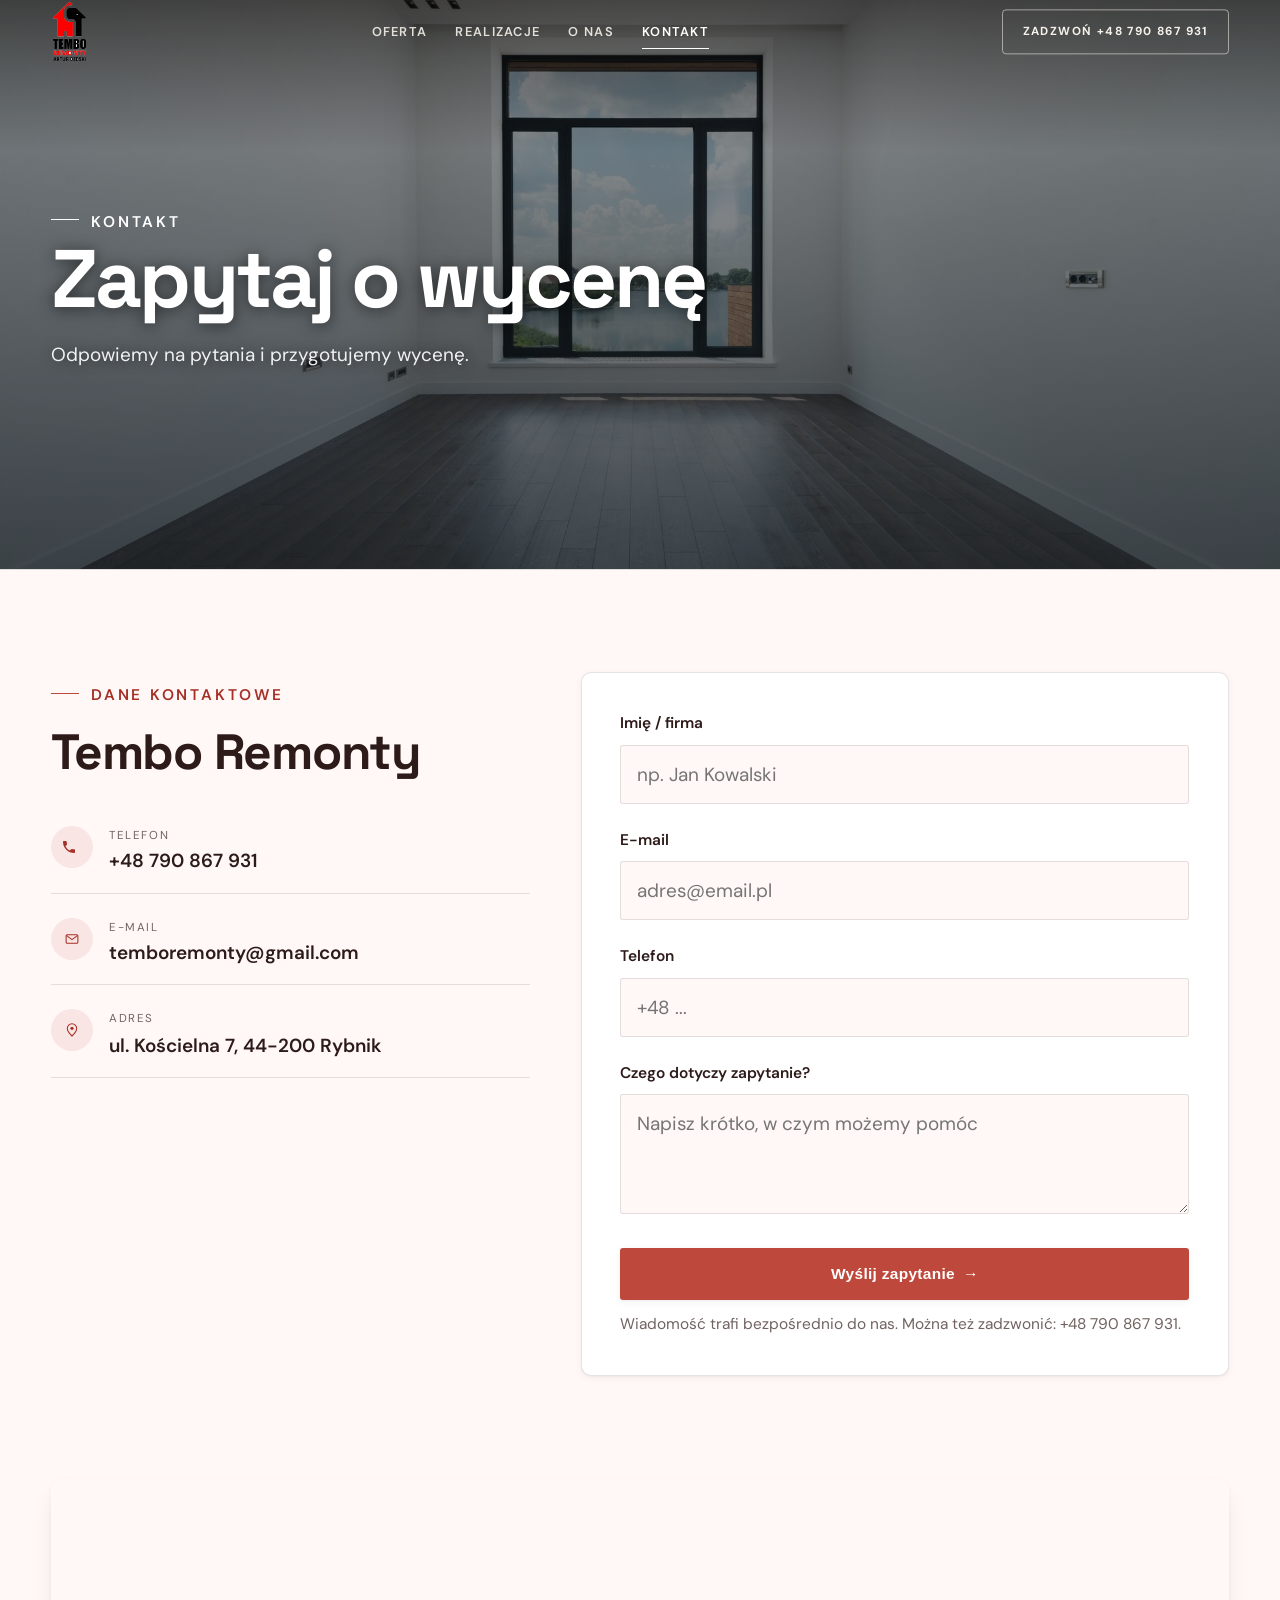
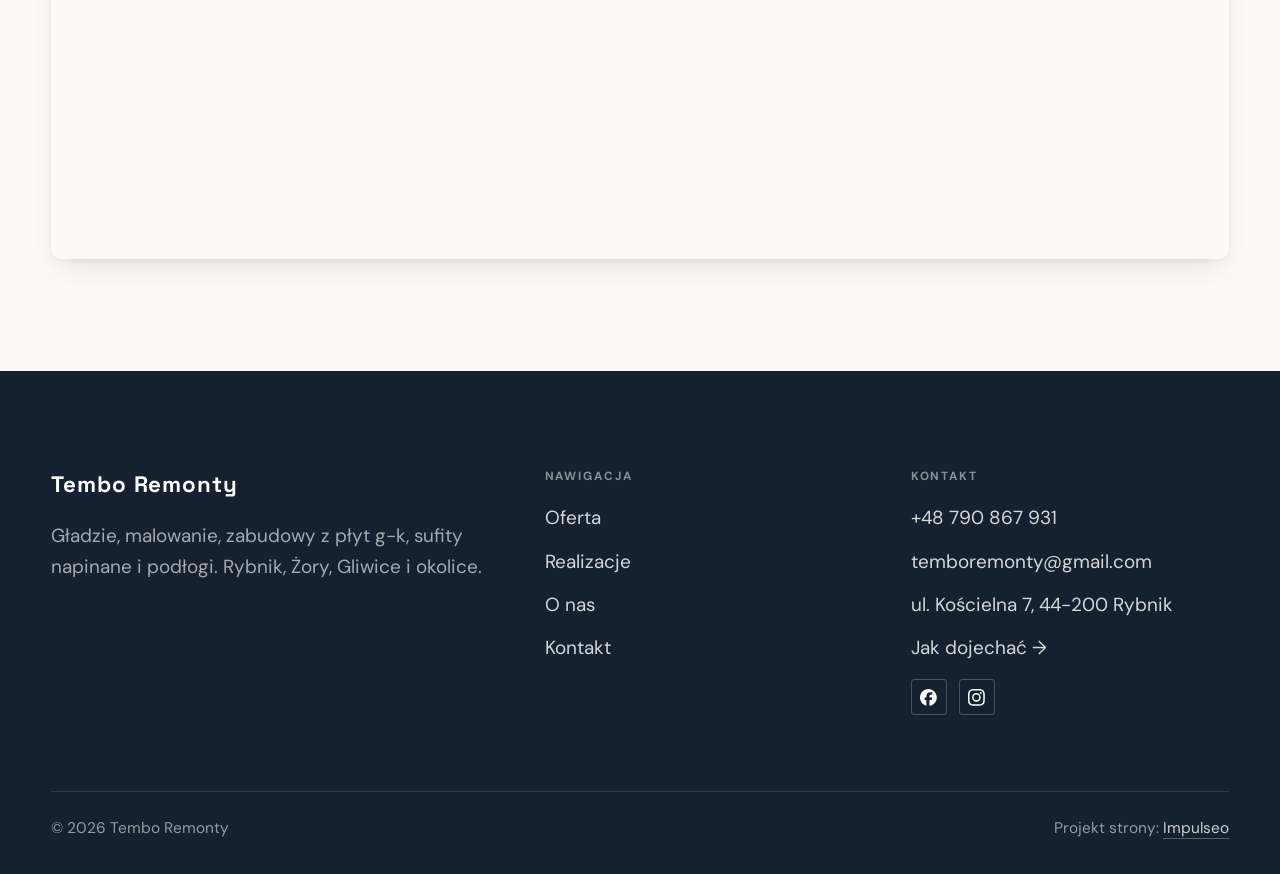
==== kontakt.html @ b296ce0f "Strona demo: tembo-remonty" ====
<!DOCTYPE html>
<html lang="pl">
<head>
<meta charset="UTF-8">
<meta name="viewport" content="width=device-width, initial-scale=1.0">
<title>Kontakt - Tembo Remonty</title>
<meta name="description" content="Kontakt Tembo Remonty - ul. Kościelna 7, 44-200 Rybnik">
<link rel="canonical" href="https://kris20032.github.io/tembo-remonty/kontakt.html">
<meta name="robots" content="noindex, nofollow">
<meta property="og:type" content="website">
<meta property="og:locale" content="pl_PL">
<meta property="og:site_name" content="Tembo Remonty">
<meta property="og:title" content="Kontakt - Tembo Remonty">
<meta property="og:description" content="Kontakt Tembo Remonty - ul. Kościelna 7, 44-200 Rybnik">
<meta property="og:url" content="https://kris20032.github.io/tembo-remonty/kontakt.html">
<meta property="og:image" content="https://kris20032.github.io/tembo-remonty/img/og.jpg">
<meta property="og:image:width" content="1200">
<meta property="og:image:height" content="630">
<meta name="twitter:card" content="summary_large_image">
<link rel="preconnect" href="https://fonts.googleapis.com">
<link rel="preconnect" href="https://fonts.gstatic.com" crossorigin>
<link href="https://fonts.googleapis.com/css2?family=Space+Grotesk:wght@500;600;700&family=DM+Sans:opsz,wght@9..40,400;9..40,500;9..40,600&display=swap" rel="stylesheet">
<link rel="stylesheet" href="assets/styles.css?v=8070bbf5">
</head>
<body>

<header class="nav">
  <div class="wrap nav-inner">
    <a class="brand brand-has-logo" href="index.html"><img class="brand-logo" src="img/logo.png" alt="Tembo Remonty" width="288" height="503" decoding="async"></a>
    <nav class="nav-links">
      <a href="oferta.html">Oferta</a>
      <a href="realizacje.html">Realizacje</a>
      <a href="o-nas.html">O nas</a>
      <a href="kontakt.html" class="active" aria-current="page">Kontakt</a>
      <a href="tel:+48790867931" class="btn btn-accent">Zadzwoń +48 790 867 931</a>
    </nav>
    <button class="nav-toggle" aria-label="Menu"><span></span><span></span><span></span></button>
  </div>
</header>

<main>
<section class="pagehead">
  <img src="img/ph3.jpg" alt="Tembo Remonty - Zapytaj o wycenę" width="1880" height="1255" decoding="async">
  <div class="wrap">
    <span class="eyebrow">Kontakt</span>
    <h1>Zapytaj o wycenę</h1>
    <p>Odpowiemy na pytania i przygotujemy wycenę.</p>
  </div>
</section>
<section>
  <div class="wrap contact-grid">
    <div class="reveal">
      <span class="eyebrow">Dane kontaktowe</span>
      <h2 style="margin:var(--space-4) 0 var(--space-6)">Tembo Remonty</h2>
      <div class="info-list">
        <div class="info-row"><div class="ic"><svg class="ico-tel" width="16" height="16" viewBox="0 0 24 24" fill="none" aria-hidden="true"><path d="M6.6 10.8a15.5 15.5 0 0 0 6.6 6.6l2.2-2.2a1 1 0 0 1 1-.24 11.4 11.4 0 0 0 3.6.58 1 1 0 0 1 1 1V20a1 1 0 0 1-1 1A17 17 0 0 1 3 4a1 1 0 0 1 1-1h3.5a1 1 0 0 1 1 1c0 1.25.2 2.46.58 3.6a1 1 0 0 1-.25 1l-2.23 2.2Z" fill="currentColor"/></svg></div><div><div class="lbl">Telefon</div><a class="val" href="tel:+48790867931">+48 790 867 931</a></div></div>
        <div class="info-row"><div class="ic"><svg class="ico-mail" width="16" height="16" viewBox="0 0 24 24" fill="none" aria-hidden="true"><rect x="3.2" y="5.5" width="17.6" height="13" rx="1.6" stroke="currentColor" stroke-width="1.6"/><path d="M4 7l8 6 8-6" stroke="currentColor" stroke-width="1.6" stroke-linecap="round" stroke-linejoin="round"/></svg></div><div><div class="lbl">E-mail</div><a class="val" href="mailto:temboremonty@gmail.com">temboremonty@gmail.com</a></div></div>
        <div class="info-row"><div class="ic"><svg class="ico-pin" width="16" height="16" viewBox="0 0 24 24" fill="none" aria-hidden="true"><path d="M12 21s7-6.1 7-11.5A7 7 0 0 0 5 9.5C5 14.9 12 21 12 21Z" stroke="currentColor" stroke-width="1.6" fill="none"/><circle cx="12" cy="9.5" r="2.4" fill="currentColor"/></svg></div><div><div class="lbl">Adres</div><div class="val">ul. Kościelna 7, 44-200 Rybnik</div></div></div>
      </div>
    </div>
    <div class="reveal">
      <form class="form" action="https://formsubmit.co/temboremonty@gmail.com" method="POST">
        <input type="hidden" name="_subject" value="Zapytanie ze strony Tembo Remonty">
        <input type="hidden" name="_captcha" value="false">
        <input type="hidden" name="_template" value="table">
        <div class="fld"><label for="name">Imię / firma</label><input id="name" name="name" type="text" placeholder="np. Jan Kowalski" required></div>
        <div class="fld"><label for="email">E-mail</label><input id="email" name="email" type="email" placeholder="adres@email.pl" required></div>
        <div class="fld"><label for="phone">Telefon</label><input id="phone" name="phone" type="tel" placeholder="+48 ..."></div>
        <div class="fld"><label for="msg">Czego dotyczy zapytanie?</label><textarea id="msg" name="message" placeholder="Napisz krótko, w czym możemy pomóc" required></textarea></div>
        <button type="submit" class="btn btn-accent" style="width:100%;justify-content:center">Wyślij zapytanie <span class="arr">→</span></button>
        <p class="note">Wiadomość trafi bezpośrednio do nas. Można też zadzwonić: +48 790 867 931.</p>
      </form>
    </div>
  </div>
</section>
<section style="padding-top:0">
  <div class="wrap reveal">
    <iframe class="map" title="Tembo Remonty - Rybnik" src="https://maps.google.com/maps?q=50.096408%2C18.5416532&z=15&output=embed" loading="lazy" referrerpolicy="no-referrer-when-downgrade"></iframe>
  </div>
</section>
</main>

<footer>
  <div class="wrap">
    <div class="foot-grid">
      <div class="foot-brand">
        <div class="name">Tembo Remonty</div>
        <p>Gładzie, malowanie, zabudowy z płyt g-k, sufity napinane i podłogi. Rybnik, Żory, Gliwice i okolice.</p>
      </div>
      <div class="foot-col">
        <h4>Nawigacja</h4>
        <a href="oferta.html">Oferta</a>
        <a href="realizacje.html">Realizacje</a>
        <a href="o-nas.html">O nas</a>
        <a href="kontakt.html">Kontakt</a>
      </div>
      <div class="foot-col">
        <h4>Kontakt</h4>
        <a href="tel:+48790867931">+48 790 867 931</a>
        <a href="mailto:temboremonty@gmail.com">temboremonty@gmail.com</a>
        <p>ul. Kościelna 7, 44-200 Rybnik</p>
        <a href="https://www.google.com/maps/place/Tembo+Remonty/@50.096183,18.5393184,464m/data=!3m1!1e3!4m6!3m5!1s0x47114fd9f1340dcb:0xa4ba30b0037c0c90!8m2!3d50.096408!4d18.5416532" target="_blank" rel="noopener">Jak dojechać →</a>
      <div class="foot-soc">
        <a class="soc" href="https://www.facebook.com/temboremonty/" target="_blank" rel="noopener" aria-label="Facebook - Tembo Remonty"><svg viewBox="0 0 24 24" aria-hidden="true" focusable="false"><path d="M9.101 23.691v-7.98H6.627v-3.667h2.474v-1.58c0-4.085 1.848-5.978 5.858-5.978.401 0 .955.042 1.468.103a8.68 8.68 0 0 1 1.141.195v3.325a8.623 8.623 0 0 0-.653-.036 26.805 26.805 0 0 0-.733-.009c-.707 0-1.259.096-1.675.309a1.686 1.686 0 0 0-.679.622c-.258.42-.374.995-.374 1.752v1.297h3.919l-.386 2.103-.287 1.564h-3.246v8.245C19.396 23.238 24 18.179 24 12.044c0-6.627-5.373-12-12-12s-12 5.373-12 12c0 5.628 3.874 10.35 9.101 11.647Z" fill="currentColor"/></svg></a>
        <a class="soc" href="https://www.instagram.com/temboremonty/" target="_blank" rel="noopener" aria-label="Instagram - Tembo Remonty"><svg viewBox="0 0 24 24" aria-hidden="true" focusable="false"><path d="M7.0301.084c-1.2768.0602-2.1487.264-2.911.5634-.7888.3075-1.4575.72-2.1228 1.3877-.6652.6677-1.075 1.3368-1.3802 2.127-.2954.7638-.4956 1.6365-.552 2.914-.0564 1.2775-.0689 1.6882-.0626 4.947.0062 3.2586.0206 3.6671.0825 4.9473.061 1.2765.264 2.1482.5635 2.9107.308.7889.72 1.4573 1.388 2.1228.6679.6655 1.3365 1.0743 2.1285 1.38.7632.295 1.6361.4961 2.9134.552 1.2773.056 1.6884.069 4.9462.0627 3.2578-.0062 3.668-.0207 4.9478-.0814 1.28-.0607 2.147-.2652 2.9098-.5633.7889-.3086 1.4578-.72 2.1228-1.3881.665-.6682 1.0745-1.3378 1.3795-2.1284.2957-.7632.4966-1.636.552-2.9124.056-1.2809.0692-1.6898.063-4.948-.0063-3.2583-.021-3.6668-.0817-4.9465-.0607-1.2797-.264-2.1487-.5633-2.9117-.3084-.7889-.72-1.4568-1.3876-2.1228C21.2982 1.33 20.628.9208 19.8378.6165 19.074.321 18.2017.1197 16.9244.0645 15.6471.0093 15.236-.005 11.977.0014 8.718.0076 8.31.0215 7.0301.0839m.1402 21.6932c-1.17-.0509-1.8053-.2453-2.2287-.408-.5606-.216-.96-.4771-1.3819-.895-.422-.4178-.6811-.8186-.9-1.378-.1644-.4234-.3624-1.058-.4171-2.228-.0595-1.2645-.072-1.6442-.079-4.848-.007-3.2037.0053-3.583.0607-4.848.05-1.169.2456-1.805.408-2.2282.216-.5613.4762-.96.895-1.3816.4188-.4217.8184-.6814 1.3783-.9003.423-.1651 1.0575-.3614 2.227-.4171 1.2655-.06 1.6447-.072 4.848-.079 3.2033-.007 3.5835.005 4.8495.0608 1.169.0508 1.8053.2445 2.228.408.5608.216.96.4754 1.3816.895.4217.4194.6816.8176.9005 1.3787.1653.4217.3617 1.056.4169 2.2263.0602 1.2655.0739 1.645.0796 4.848.0058 3.203-.0055 3.5834-.061 4.848-.051 1.17-.245 1.8055-.408 2.2294-.216.5604-.4763.96-.8954 1.3814-.419.4215-.8181.6811-1.3783.9-.4224.1649-1.0577.3617-2.2262.4174-1.2656.0595-1.6448.072-4.8493.079-3.2045.007-3.5825-.006-4.848-.0608M16.953 5.5864A1.44 1.44 0 1 0 18.39 4.144a1.44 1.44 0 0 0-1.437 1.4424M5.8385 12.012c.0067 3.4032 2.7706 6.1557 6.173 6.1493 3.4026-.0065 6.157-2.7701 6.1506-6.1733-.0065-3.4032-2.771-6.1565-6.174-6.1498-3.403.0067-6.156 2.771-6.1496 6.1738M8 12.0077a4 4 0 1 1 4.008 3.9921A3.9996 3.9996 0 0 1 8 12.0077" fill="currentColor"/></svg></a>
      </div>
      </div>
    </div>
    <div class="foot-bot">
      <span>© 2026 Tembo Remonty</span>
      <span>Projekt strony: <a class="foot-credit" href="https://impulseo.pl" target="_blank" rel="noopener">Impulseo</a></span>
    </div>
  </div>
</footer>
<div class="sticky-call"><a class="sc-call" href="tel:+48790867931"><svg class="ico-tel" width="16" height="16" viewBox="0 0 24 24" fill="none" aria-hidden="true"><path d="M6.6 10.8a15.5 15.5 0 0 0 6.6 6.6l2.2-2.2a1 1 0 0 1 1-.24 11.4 11.4 0 0 0 3.6.58 1 1 0 0 1 1 1V20a1 1 0 0 1-1 1A17 17 0 0 1 3 4a1 1 0 0 1 1-1h3.5a1 1 0 0 1 1 1c0 1.25.2 2.46.58 3.6a1 1 0 0 1-.25 1l-2.23 2.2Z" fill="currentColor"/></svg> Zadzwoń</a><a class="sc-quote" href="kontakt.html">Zapytaj o wycenę</a></div>
<div class="demo-wazne" data-do="2026-10-22" data-cykl="3" hidden><svg class="dw-ico" width="13" height="13" viewBox="0 0 24 24" fill="none" aria-hidden="true"><circle cx="12" cy="12" r="8.6" stroke="currentColor" stroke-width="1.8"/><path d="M12 7.2V12l3.3 2" stroke="currentColor" stroke-width="1.8" stroke-linecap="round"/></svg><span class="dw-txt"></span></div>

<script src="assets/main.js"></script>
</body>
</html>
---- assets/styles.css ----
/* ============================================================
   STOLBASZ — premium, architektoniczny B2B fit-out
   Jasna paleta, zero brązu. System wg premium-web-craft.
   Projekt strony: Impulseo (impulseo.pl)
   ============================================================ */

:root{
  /* PALETA — jasna, architektoniczna, chłodna */
  --paper:#F4F6F8;          /* główne tło */
  --paper-2:#E7EBEF;        /* sekcje alternatywne (chłodny jasny szary) */
  --paper-3:#E7EBEF;        /* delikatne wypełnienia */
  --ink:#15212E;            /* tekst główny — chłodny grafit */
  --ink-soft:#243443;       /* nagłówki drugorzędne */
  --muted:#6B7785;          /* tekst poboczny */
  --line:rgba(21,33,46,.12);/* hairline */
  --accent:#E8A317;         /* stonowany petrol-slate — jedyny akcent */
  --accent-d:#C9870C;
  --accent-soft:rgba(232,163,23,.10);
  --dark:#15212E;           /* sekcje ciemne (stopka/CTA) */

  /* HOVER ZDJĘĆ — JEDEN standard dla całego silnika (decyzja K. 04.08.2026, artefakt z wariantami).
     AKTUALNE (K.+Szymon 09.08.2026, wybór z artefaktu 6 wariantów): zoom 1.05 przy 1.4s -
     przy tak długim czasie mocniejszy kadr NIE skacze, tylko „oddycha". Poprzedni standard
     (1.02 / .55s z 04.08) odbierany jako dynamiczny i szybki.
     Spoczynek lekko przygaszony, ale TYLKO tam, gdzie jest mysz (@media hover:hover) —
     na telefonie zdjęcia zostają w pełnej jasności. */
  --img-zoom:1.05;                   /* K.+Szymon 09.08: wariant F z artefaktu porównawczego */
  --img-rest:brightness(.95) saturate(.99);
  --img-hot:brightness(1.06) saturate(1.05);
  --img-dur:1.4s;                    /* K.+Szymon 09.08 (wariant F): powoli = elegancko */
  --img-ease:cubic-bezier(.16,.84,.44,1);  /* miękki ogon, efekt „oddychania" */

  /* ODSTĘPY — skala 4/8 */
  --space-1:4px; --space-2:8px; --space-3:12px; --space-4:16px; --space-5:24px;
  --space-6:32px; --space-7:48px; --space-8:64px; --space-9:96px; --space-10:128px;

  /* TYPOGRAFIA — fluid clamp() (skala podbita 16.07.2026: większe, czytelniejsze litery — uwaga Adama) */
  --text-sm:clamp(.9rem,.87rem + .12vw,1rem);
  --text-base:clamp(1.08rem,1.04rem + .18vw,1.2rem);
  --text-lg:clamp(1.24rem,1.15rem + .34vw,1.44rem);
  --text-h3:clamp(1.34rem,1.22rem + .55vw,1.66rem);
  --text-h2:clamp(2.1rem,1.66rem + 2.1vw,3.1rem);
  --text-h1:clamp(2.9rem,2.1rem + 4vw,5.1rem);

  /* PROMIENIE — architektoniczne, raczej ostre */
  --r-sm:3px; --r-md:6px; --r-lg:10px;

  /* RUCH */
  --ease:cubic-bezier(.25,.46,.45,.94); --dur:.24s;

  /* CIENIE — miękkie, warstwowe */
  --sh-sm:0 1px 2px rgba(16,24,32,.04), 0 2px 8px rgba(16,24,32,.05);
  --sh-md:0 2px 6px rgba(16,24,32,.05), 0 12px 28px -8px rgba(16,24,32,.12);
  --sh-lg:0 6px 14px rgba(16,24,32,.07), 0 26px 56px -18px rgba(16,24,32,.22);

  --hairline:1px solid var(--line);

  --font-display:'Space Grotesk','Inter',sans-serif;
  --font-body:'DM Sans','Inter',sans-serif;
}

*{box-sizing:border-box;margin:0;padding:0}
html{scroll-behavior:smooth}
body{
  font-family:var(--font-body);
  font-size:var(--text-base);
  line-height:1.65;
  color:var(--ink);
  background:var(--paper);
  -webkit-font-smoothing:antialiased;
  text-rendering:optimizeLegibility;
}
img{max-width:100%;height:auto;display:block}  /* height:auto = width/height z atrybutów trzyma proporcje (TOP#12) */
a{color:inherit;text-decoration:none}

.wrap{width:min(92%,1180px);margin-inline:auto}
section{padding-block:clamp(52px,6.5vw,96px)}

h1,h2,h3{font-family:var(--font-display);font-weight:700;line-height:1.08;letter-spacing:-.02em;color:var(--ink)}
h1{font-size:var(--text-h1);letter-spacing:-.035em}
h2{font-size:var(--text-h2);letter-spacing:-.025em}
h3{font-size:var(--text-h3)}
/* MIARA — długość wiersza. WCAG 2.2 SC 1.4.8: max 80 znaków; Butterick: 45–90.
   68ch daje realnie 72–78 znaków polskiego tekstu, czyli z zapasem pod granicą.
   Wcześniej limit miał TYLKO <p> — <li>, <blockquote> i <dd> nie miały żadnego,
   i to jedyny powód, dla którego 23 bloki na dwóch oddanych stronach jadą po
   83–106 znaków w wierszu (pomiar 07.08.2026, bramka `miara`).
   ⚠️ Listy i definicje ograniczamy TYLKO bez klasy: `ul`/`ol` z klasą to u nas
   układ (siatki kafli, menu), a nie tekst ciągły — tam miarę wyznacza układ. */
/* 60ch, nie 68ch (K. 10.08): po zmianie fontów na węższe kroje (DM Sans i spółka)
   w 68ch mieściło się ~90 znaków - bramka pikselowa słusznie zgłaszała przekroczenie
   granicy 80. Pomiar na żywej przeglądarce: 60ch = 90 znaków, 53ch = ~78 znaków, czyli normę WCAG 1.4.8. */
:root{ --miara:53ch }
p{max-width:min(100%,var(--miara))}
blockquote,
ul:not([class])>li, ol:not([class])>li,
dl:not([class])>dd{max-width:min(100%,var(--miara))}

/* ⚠️ Świadomie BEZ wyjątku `.tile p,.card p,.svc p{max-width:none}`, choć nasuwa się sam:
   te akapity BYŁY już ograniczone (stare `p{max-width:65ch}`), więc „wyjątek" nie odblokowałby
   niczego nowego — tylko ROZLUŹNIŁ stan sprzed zmiany na wszystkich demach naraz.
   `figcaption` żadna z reguł wyżej nie dotyczy, więc też nie potrzebuje zwolnienia. */

/* ŁAMANIE. `balance` wyrównuje długości wierszy w nagłówku, `pretty` pilnuje ostatniego
   wiersza akapitu, żeby nie został w nim jeden wyraz. Obsługiwane od Chrome 117 /
   Safari 17.5; starsze przeglądarki po prostu ignorują tę własność.
   `text-wrap:pretty` nie występowało dotąd ANI RAZ w silniku ani w repo klientów. */
h1,h2,h3,.lead,.lede{text-wrap:balance}
p,li,blockquote,dd{text-wrap:pretty}

.eyebrow{
  font-family:var(--font-body);
  font-size:var(--text-sm);
  font-weight:600;
  letter-spacing:.18em;
  text-transform:uppercase;
  color:var(--accent);
  display:inline-flex;align-items:center;gap:var(--space-3);
}
/* flex:none + margin-top = kreska trzyma się PIERWSZEJ linii. Wcześniej align-items:center
   centrowało ją względem całego bloku i przy zawinięciu (długi kicker typu
   „…WNĘTRZ · LESZNO · OD 2019") druga linia lądowała z brzydkim wcięciem. */
.eyebrow{align-items:flex-start}
.eyebrow>*,.eyebrow{text-wrap:balance}   /* dlugi kicker lamal sie na sierote typu samo „2019" w drugiej linii */
.eyebrow::before{content:"";width:28px;height:1px;background:var(--accent);display:inline-block;flex:none;margin-top:.62em}

.muted{color:var(--muted)}
.lead{font-size:var(--text-lg);line-height:1.55;color:var(--ink-soft);max-width:50ch}

/* ---------- BUTTONS ---------- */
.btn{
  display:inline-flex;align-items:center;gap:var(--space-2);
  font-weight:600;font-size:var(--text-sm);letter-spacing:.02em;
  padding:var(--space-4) var(--space-6);
  border-radius:var(--r-sm);
  transition:transform var(--dur) var(--ease),box-shadow var(--dur) var(--ease),background var(--dur) var(--ease);
  cursor:pointer;border:1px solid transparent;
}
.btn-accent{background:var(--accent);color:#fff;box-shadow:var(--sh-sm)}
.btn-accent:hover{background:var(--accent-d);transform:translateY(-2px);box-shadow:var(--sh-md)}
.btn-accent:active{transform:translateY(0);box-shadow:var(--sh-sm)}
.btn-ghost{background:transparent;color:var(--ink);border-color:var(--line)}
.btn-ghost:hover{border-color:var(--accent);color:var(--accent);transform:translateY(-2px)}
.btn-light{background:#fff;color:var(--ink);box-shadow:var(--sh-sm)}
.btn-light:hover{transform:translateY(-2px);box-shadow:var(--sh-md)}
.btn .arr{transition:transform var(--dur) var(--ease)}
.btn:hover .arr{transform:translateX(4px)}

/* ---------- NAV ---------- */
.nav{
  position:sticky;top:0;z-index:50;
  background:color-mix(in srgb,var(--paper) 88%,transparent);
  backdrop-filter:saturate(140%) blur(10px);
  border-bottom:var(--hairline);
}
.nav-inner{display:flex;align-items:center;justify-content:space-between;gap:var(--space-5);height:72px}
/* ANTY-NACHODZENIE (K. 05.08.2026): długa nazwa firmy + przycisk z pełnym numerem nie mieściły się w pasku
   i flex ściskał linki PONIŻEJ ich treści - "Kontakt" wchodził na ramkę "Zadzwoń +48 ...". Teraz ustępuje
   nazwa marki (skrót wielokropkiem), a menu i przycisk nigdy się nie kurczą ani nie zachodzą na siebie. */
.brand{display:flex;flex-direction:column;line-height:1;min-width:0;flex:0 1 auto}
.brand .name{font-family:var(--font-display);font-weight:800;font-size:1.35rem;letter-spacing:.04em;white-space:nowrap;overflow:hidden;text-overflow:ellipsis}
.brand .sub{font-size:.62rem;letter-spacing:.34em;text-transform:uppercase;color:var(--muted);margin-top:5px;white-space:nowrap;overflow:hidden;text-overflow:ellipsis}
.nav-links{display:flex;align-items:center;gap:var(--space-6);flex:0 0 auto}
.nav-links a{font-size:var(--text-sm);font-weight:500;color:var(--ink-soft);position:relative;padding-block:4px;white-space:nowrap;transition:color var(--dur) var(--ease)}
.nav-links a::after{content:"";position:absolute;left:0;bottom:0;width:0;height:1.5px;background:var(--accent);transition:width var(--dur) var(--ease)}
.nav-links a:hover,.nav-links a.active{color:var(--ink)}
.nav-links a:hover::after,.nav-links a.active::after{width:100%}
.nav-links .btn{padding:var(--space-2) var(--space-5)}
/* przyciski w nav: właściwy kolor (przebij .nav-links a) + bez podkreślenia */
.nav-links a.btn-accent{color:#fff}
.nav-links a.btn-ghost,.nav-links a.btn-light{color:var(--ink)}
/* CTA w pasku: NIE podkreślenie spod linków menu, ale ten sam przelatujący błysk,
   co na wszystkich innych przyciskach (zgłoszenie K. 13.08.2026 - „na hero jest efekt
   światła przechodzącego przez przycisk, na navbarze go nie ma, a mają być identyczne").
   Reguła `.nav-links a::after` jest silniejsza od `.btn::after`, więc trzeba jej
   geometrię wyzerować i wpisać połysk z nazwy - samo `display:none` gasiło efekt. */
.nav-links a.btn::after{
  display:block;content:"";position:absolute;inset:0;z-index:-1;pointer-events:none;
  width:auto;height:auto;border-radius:inherit;   /* kasuje geometrię podkreślenia (width:0;height:1.5px) */
  background:linear-gradient(100deg,transparent 32%,rgba(255,255,255,.20) 50%,transparent 68%);
  translate:-120% 0}
@media (prefers-reduced-motion:no-preference){
  .nav-links a.btn:hover::after{translate:120% 0;transition:translate .75s var(--mt-ease,cubic-bezier(.16,.84,.44,1))}
}
.nav-toggle{display:none;background:none;border:none;cursor:pointer;flex-direction:column;gap:5px;padding:8px}
.nav-toggle span{width:24px;height:2px;background:var(--ink);transition:var(--dur)}
/* Ciasny zakres MIĘDZY menu mobilnym a pełnym pulpitem: zbijamy odstępy i nazwę marki,
   żeby wszystko zmieściło się naturalnie, zanim w ogóle dojdzie do skracania wielokropkiem. */
@media(max-width:1280px) and (min-width:921px){
  .nav-links{gap:var(--space-4)}
  .nav-links .btn{padding:var(--space-2) var(--space-4)}
  .brand .name{font-size:1.15rem}
}

/* ---------- HERO (split) ---------- */
.hero{position:relative;overflow:hidden;border-bottom:var(--hairline)}
.hero-grid{display:grid;grid-template-columns:1.05fr .95fr;gap:clamp(24px,4vw,60px);align-items:center;
  padding-block:clamp(36px,4.5vw,64px)}
.hero-copy .eyebrow{margin-bottom:var(--space-5)}
.hero-copy h1{margin-bottom:var(--space-5)}
.hero-copy .lead{margin-bottom:var(--space-7)}
.hero-actions{display:flex;flex-wrap:wrap;gap:var(--space-4)}
.hero-art{position:relative;aspect-ratio:4/3;border-radius:var(--r-lg);overflow:hidden;box-shadow:var(--sh-lg)}
.hero-art img{width:100%;height:100%;object-fit:cover}
.hero-art::after{content:"";position:absolute;inset:0;background:linear-gradient(180deg,transparent 55%,rgba(18,24,28,.28))}
.hero-badge{position:absolute;left:var(--space-5);bottom:var(--space-5);z-index:2;
  background:rgba(252,252,251,.94);backdrop-filter:blur(4px);
  border-radius:var(--r-md);padding:var(--space-4) var(--space-5);box-shadow:var(--sh-md);max-width:78%}
.hero-badge strong{display:block;font-family:var(--font-display);font-size:1rem;letter-spacing:-.01em}
.hero-badge span{font-size:var(--text-sm);color:var(--muted)}

/* ---------- HERO duży / kinowy (strona główna) ---------- */
.hero-cine{position:relative;min-height:clamp(560px,82vh,840px);min-height:clamp(560px,82svh,840px);display:flex;align-items:center;overflow:hidden;border-bottom:var(--hairline)}
.hero-cine>img{position:absolute;inset:0;width:100%;height:100%;object-fit:cover;z-index:0}
.hero-cine::after{content:"";position:absolute;inset:0;z-index:1;
  background:linear-gradient(95deg,rgba(13,18,23,.86) 0%,rgba(13,18,23,.64) 32%,rgba(13,18,23,.24) 62%,rgba(13,18,23,.04) 100%)}
.hero-cine .wrap{position:relative;z-index:2;padding-block:var(--space-8)}
.hero-cine .hero-copy{max-width:660px}
.hero-cine .eyebrow{color:#fff;margin-bottom:var(--space-5)}
.hero-cine .eyebrow::before{background:#fff}
.hero-cine h1{color:#fff;margin-bottom:var(--space-5);font-size:clamp(2.9rem,2rem + 4.4vw,5.2rem);text-wrap:balance}
.hero-cine .lead{color:rgba(255,255,255,.92);max-width:48ch;margin-bottom:var(--space-7)}
.hero-cine .hero-actions{display:flex;flex-wrap:wrap;gap:var(--space-4)}
/* NISKIE OKNO (laptop z dokiem i paskami przeglądarki ma ~700-780 px wysokości widoku):
   H1 do 5.2rem + długi lead nie mieściły się i przyciski wypadały POD krawędź ekranu -
   klient widział stronę bez ani jednego CTA. Skalujemy w dół, zamiast przycinać treść. */
@media(min-width:821px) and (max-height:820px){
  .hero-cine{min-height:clamp(520px,94svh,780px)}
  .hero-cine .wrap{padding-block:var(--space-6)}
  .hero-cine h1{font-size:clamp(2.2rem,1.5rem + 2.6vw,3.6rem);margin-bottom:var(--space-4)}
  .hero-cine .eyebrow{margin-bottom:var(--space-4)}
  .hero-cine .lead{margin-bottom:var(--space-5);max-width:44ch}
}
@media(max-width:680px){
  .hero-cine{min-height:clamp(520px,76vh,640px);min-height:clamp(520px,76svh,640px);align-items:flex-end}
  .hero-cine::after{background:linear-gradient(0deg,rgba(13,18,23,.9) 6%,rgba(13,18,23,.45) 55%,rgba(13,18,23,.25) 100%)}
  .hero-cine .wrap{padding-bottom:var(--space-9)}
  /* TELEFON (~90% oglądających): lead potrafił zająć 8 linii i zepchnąć CTA poza pierwszy ekran.
     Zwężamy interlinię i skalę - treści nie ucinamy, bo to ona sprzedaje. */
  .hero-cine .lead{font-size:.98rem;line-height:1.5;margin-bottom:var(--space-5)}
  .hero-cine .eyebrow{font-size:.72rem;letter-spacing:.13em;margin-bottom:var(--space-4)}
  .hero-cine .eyebrow::before{width:20px}
  .hero-cine h1{margin-bottom:var(--space-4)}
}

/* full-bleed hero variant (podstrony) */
.pagehead{position:relative;min-height:46vh;min-height:46svh;display:flex;align-items:flex-end;overflow:hidden;border-bottom:var(--hairline)}
.pagehead img{position:absolute;inset:0;width:100%;height:100%;object-fit:cover}
/* 10.08.2026 (decyzja K.): mocniejsze przyciemnienie + cień pod tekstem. Bramka mierzyła na
   nagłówkach podstron 3,38-3,43:1 przy wymaganych 4,5 — jasne zdjęcie (hala, śnieg, niebo)
   podchodziło pod biały tekst. Zdjęcia klientów są różne, więc kontrast musi dawać WARSTWA,
   a nie szczęśliwy dobór kadru. */
.pagehead::after{content:"";position:absolute;inset:0;background:linear-gradient(180deg,rgba(18,24,28,.40),rgba(18,24,28,.76))}
.pagehead .wrap{position:relative;z-index:2;padding-block:var(--space-9);color:#fff}
.pagehead h1{color:#fff;max-width:18ch;text-shadow:0 2px 16px rgba(0,0,0,.55)}
.pagehead .eyebrow{color:#fff}
.pagehead .eyebrow::before{background:#fff}
.pagehead p{color:rgba(255,255,255,.92);margin-top:var(--space-4);max-width:54ch;text-shadow:0 1px 12px rgba(0,0,0,.5)}

/* ---------- STRIP (pasek skrótów / liczby) ---------- */
.strip{background:var(--dark);color:#fff}
/* PASEK HASEŁ — standard 04.08.2026 (decyzja K.): 5 haseł w JEDNYM rzędzie, tekst WYŚRODKOWANY,
   węższe marginesy boczne niż reszta strony (pasek ma iść szerzej), równe wysokości kolumn. */
.strip .wrap{width:min(96%,1440px);display:grid;grid-template-columns:repeat(5,1fr);
  gap:var(--space-5);padding-block:var(--space-7);align-items:stretch}
.strip .item .k{font-family:var(--font-display);font-size:clamp(1.05rem,.82rem + .85vw,1.55rem);
  font-weight:800;letter-spacing:-.02em;color:#fff;line-height:1.18;text-wrap:balance}
.strip .item .v{font-size:var(--text-sm);color:rgba(255,255,255,.66);margin-top:var(--space-2);line-height:1.4}
.strip .item{border-left:2px solid var(--accent);padding-inline:var(--space-4);
  text-align:center;display:flex;flex-direction:column;justify-content:center}
/* liczba kolumn = liczba haseł, żeby ostatnie nie zostawało samo w drugim rzędzie.
   Klasę n-N nadaje multipage.py; domyślnie (bez klasy) pasek jest 5-kolumnowy. */
.strip.n-2 .wrap{grid-template-columns:repeat(2,1fr)}
.strip.n-3 .wrap{grid-template-columns:repeat(3,1fr)}
.strip.n-4 .wrap{grid-template-columns:repeat(4,1fr);gap:var(--space-6)}
.strip.n-4 .item .k{font-size:clamp(1.3rem,1rem + 1.1vw,2rem)}
.strip.n-6 .wrap{grid-template-columns:repeat(6,1fr);gap:var(--space-4)}
.strip.n-6 .item .k{font-size:clamp(.98rem,.8rem + .7vw,1.35rem)}
/* równe łamanie: zamiast "długa linia + jedno słowo" obie linie zbliżonej długości */
.strip .item .k{text-wrap:balance}

/* ---------- SECTION HEAD ---------- */
.head{max-width:48rem;margin-bottom:var(--space-8)}
.head.center{margin-inline:auto;text-align:center}
.head .eyebrow{margin-bottom:var(--space-4)}
.head h2{margin-bottom:var(--space-4)}
.head p{color:var(--muted);font-size:var(--text-lg);line-height:1.55}
.head.center p{margin-inline:auto}

/* ---------- INTRO SPLIT ---------- */
.split{display:grid;grid-template-columns:.92fr 1.08fr;gap:clamp(28px,5vw,80px);align-items:center}
.split.rev{grid-template-columns:1.08fr .92fr}
.split.rev .split-art{order:-1}
.split-art{position:relative;aspect-ratio:5/4;border-radius:var(--r-lg);overflow:hidden;box-shadow:var(--sh-lg)}
.split-art img{width:100%;height:100%;object-fit:cover}
.split-copy h2{margin-bottom:var(--space-5)}
.split-copy p+p{margin-top:var(--space-4)}
.split-copy .btn{margin-top:var(--space-6)}

/* ---------- SERVICES (zakres) ---------- */
.svc-grid{display:grid;grid-template-columns:repeat(auto-fit,minmax(280px,1fr));gap:var(--space-5)}
.svc{background:#fff;border:var(--hairline);border-radius:var(--r-md);padding:var(--space-7) var(--space-6);
  transition:transform var(--dur) var(--ease),box-shadow var(--dur) var(--ease),border-color var(--dur) var(--ease);
  position:relative;overflow:hidden}
.svc::before{content:"";position:absolute;left:0;top:0;width:3px;height:0;background:var(--accent);transition:height var(--dur) var(--ease)}
.svc:hover{transform:translateY(-4px);box-shadow:var(--sh-md);border-color:transparent}
.svc:hover::before{height:100%}
.svc .ic{font-family:var(--font-display);font-size:.8rem;font-weight:700;letter-spacing:.12em;color:var(--accent);margin-bottom:var(--space-4)}
.svc h3{margin-bottom:var(--space-3);font-size:1.22rem}
.svc p{color:var(--muted);font-size:var(--text-base);line-height:1.6}

/* big detailed service rows */
.svc-row{display:grid;grid-template-columns:.8fr 1.2fr;gap:clamp(20px,4vw,60px);align-items:center;padding-block:var(--space-8)}
.svc-row+.svc-row{border-top:var(--hairline)}
.svc-row.rev{grid-template-columns:1.2fr .8fr}
/* Naprzemienny układ wierszy oferty: co drugi wiersz ma zdjęcie po PRAWEJ.
   Było `order:-1` — martwy kod, bo zdjęcie i tak jest pierwszym dzieckiem w HTML,
   więc wszystkie wiersze wyglądały identycznie (zdjęcie zawsze z lewej), a `rev`
   zmieniało tylko szerokość kolumn. Znalezione 29.07.2026 przy różnicowaniu kierunków
   animacji (pomiar pozycji: art.mid 390/502 przy row.mid 756 — zawsze lewa strona). */
.svc-row.rev .svc-row-art{order:2}
.svc-row-art{aspect-ratio:4/3;border-radius:var(--r-md);overflow:hidden;box-shadow:var(--sh-md)}
.svc-row-art img{width:100%;height:100%;object-fit:cover}
.svc-row h3{font-size:1.5rem;margin-bottom:var(--space-4)}
.svc-row .num{font-family:var(--font-display);font-size:.85rem;font-weight:700;letter-spacing:.14em;color:var(--accent);display:block;margin-bottom:var(--space-3)}
.svc-row ul{list-style:none;margin-top:var(--space-4);display:flex;flex-direction:column;gap:var(--space-2)}
.svc-row li{position:relative;padding-left:var(--space-5);color:var(--muted);font-size:var(--text-base)}
.svc-row li::before{content:"";position:absolute;left:0;top:.62em;width:8px;height:1px;background:var(--accent)}

/* ---------- GALLERY (realizacje) ---------- */
.gallery{display:grid;grid-template-columns:repeat(12,1fr);gap:var(--space-4);grid-auto-rows:200px}
/* GALERIA MASONRY — pionowe zdjęcia (portrety beauty/wellness) bez przycinania: kolumny, height auto */
.gallery-masonry{column-count:3;column-gap:var(--space-4)}
@media(max-width:900px){.gallery-masonry{column-count:2}}
@media(max-width:560px){.gallery-masonry{column-count:1}}
.gallery-masonry .m-tile{break-inside:avoid;margin:0 0 var(--space-4);padding:0;position:relative;overflow:hidden;border-radius:var(--r-md);border:1px solid var(--line)}
.gallery-masonry .m-tile img{width:100%;height:auto;display:block}
.gallery-masonry .m-tile .cap{position:absolute;left:0;right:0;bottom:0;padding:var(--space-4);color:#fff;background:linear-gradient(0deg,rgba(0,0,0,.55),transparent);font-size:var(--text-sm)}
.gallery-masonry .m-tile .cap small{display:block;font-weight:400;opacity:.78;letter-spacing:.04em;text-transform:uppercase;font-size:.66rem;margin-top:3px}
.tile{position:relative;overflow:hidden;border-radius:var(--r-md);box-shadow:var(--sh-sm);
  transition:transform var(--dur) var(--ease),box-shadow var(--dur) var(--ease)}
.tile img{width:100%;height:100%;object-fit:cover;
  transition:transform var(--img-dur) var(--img-ease),filter var(--img-dur) var(--img-ease)}
.tile:hover{box-shadow:var(--sh-md)}
.tile .cap{position:absolute;left:0;right:0;bottom:0;padding:var(--space-5) var(--space-4) var(--space-4);
  /* mocniejszy spad + cien pod tekstem: na JASNYCH zdjeciach klienta (biale fronty, sciany)
     slaby gradient dawal kontrast ~1.5:1 zamiast wymaganych 3.6:1 (bramka wygladu, 10.08.2026) */
  background:linear-gradient(transparent 10%,rgba(18,24,28,.55) 40%,rgba(18,24,28,.88) 68%,rgba(18,24,28,.99));color:#fff;
  text-shadow:0 1px 2px rgba(0,0,0,.85),0 2px 10px rgba(0,0,0,.55);
  font-size:var(--text-sm);font-weight:600;letter-spacing:.01em;
  opacity:0;transform:translateY(8px);transition:var(--dur) var(--ease)}
.tile:hover .cap{opacity:1;transform:translateY(0)}
.tile .cap small{display:block;font-weight:400;opacity:.78;letter-spacing:.04em;text-transform:uppercase;font-size:.66rem;margin-top:3px}
/* bento spans */
.t-wide{grid-column:span 6}
.t-tall{grid-column:span 6;grid-row:span 2}
.t-std{grid-column:span 6}
.t-third{grid-column:span 4}
.t-two3{grid-column:span 8}

/* ---------- TRUST / WIARYGODNOŚĆ ---------- */
.trust{background:var(--paper-2)}
.trust-grid{display:grid;grid-template-columns:repeat(auto-fit,minmax(240px,1fr));gap:var(--space-5);margin-top:var(--space-7)}
.trust-card{background:#fff;border-radius:var(--r-md);padding:var(--space-7) var(--space-6);box-shadow:var(--sh-sm);border-top:3px solid var(--accent)}
.trust-card .big{font-family:var(--font-display);font-size:clamp(1.8rem,1.3rem + 1.6vw,2.6rem);font-weight:800;letter-spacing:-.02em;color:var(--ink);line-height:1}
.trust-card h3{font-size:1.12rem;margin:var(--space-3) 0 var(--space-2)}
.trust-card p{color:var(--muted);font-size:var(--text-base);line-height:1.55}

/* ---------- CTA band ---------- */
.cta{background:var(--dark);color:#fff;position:relative;overflow:hidden}
/* telefon w CTA: na ciemnym tle biały (domyślnie), rodziny z JASNYM tłem CTA
   nadpisują to u siebie - wcześniej kolor siedział w stylu inline i wygrywał z rodziną. */
.cta .btn-ghost-cta{color:#fff;border-color:rgba(255,255,255,.3)}
.cta .wrap{display:grid;grid-template-columns:1.4fr .6fr;gap:var(--space-7);align-items:center;position:relative;z-index:2}
.cta h2{color:#fff;max-width:20ch}
.cta p{color:rgba(255,255,255,.74);margin-top:var(--space-4)}
.cta-actions{display:flex;flex-direction:column;gap:var(--space-3);align-items:flex-start}
.cta::before{content:"";position:absolute;right:-80px;top:-80px;width:360px;height:360px;border-radius:50%;
  background:radial-gradient(circle,var(--accent-soft),transparent 70%)}

/* ---------- CONTACT ---------- */
.contact-grid{display:grid;grid-template-columns:.85fr 1.15fr;gap:clamp(28px,4vw,56px);align-items:start}
.info-list{display:flex;flex-direction:column;gap:var(--space-2)}
.info-row{display:flex;gap:var(--space-4);align-items:flex-start;padding-block:var(--space-4);border-bottom:var(--hairline)}
.info-row .ic{flex:none;width:42px;height:42px;display:grid;place-items:center;border-radius:50%;
  background:var(--accent-soft);color:var(--accent);font-size:1.05rem}
.info-row .lbl{font-size:.72rem;letter-spacing:.14em;text-transform:uppercase;color:var(--muted)}
.info-row .val{font-weight:600;font-size:var(--text-base);margin-top:2px}
.info-row a.val:hover{color:var(--accent)}
.map{border:none;border-radius:var(--r-lg);box-shadow:var(--sh-md);width:100%;height:100%;min-height:380px;filter:grayscale(.2) contrast(1.02)}
.form{background:#fff;border:var(--hairline);border-radius:var(--r-lg);padding:clamp(24px,3vw,40px);box-shadow:var(--sh-sm)}
.form .fld{margin-bottom:var(--space-5)}
.form label{display:block;font-size:var(--text-sm);font-weight:600;margin-bottom:var(--space-2)}
.form input,.form textarea{width:100%;font-family:inherit;font-size:var(--text-base);color:var(--ink);
  padding:var(--space-4);border:var(--hairline);border-radius:var(--r-sm);background:var(--paper);transition:border-color var(--dur)}
.form input:focus,.form textarea:focus{outline:none;border-color:var(--accent);background:#fff}
.form textarea{resize:vertical;min-height:120px}
.form .note{font-size:var(--text-sm);color:var(--muted);margin-top:var(--space-3)}

/* ---------- FOOTER ---------- */
footer{background:var(--dark);color:#fff;padding-block:var(--space-9) var(--space-6)}
.foot-grid{display:grid;grid-template-columns:1.4fr 1fr 1fr;gap:var(--space-7);margin-bottom:var(--space-8)}
.foot-brand .name{font-family:var(--font-display);font-weight:800;font-size:1.4rem;letter-spacing:.04em}
.foot-brand p{color:rgba(255,255,255,.62);margin-top:var(--space-4);font-size:var(--text-base);max-width:38ch}
.foot-col h4{font-size:.74rem;letter-spacing:.16em;text-transform:uppercase;color:rgba(255,255,255,.5);margin-bottom:var(--space-4)}
.foot-col a,.foot-col p{display:block;color:rgba(255,255,255,.82);font-size:var(--text-base);margin-bottom:var(--space-3)}
.foot-col a:hover{color:#fff}
.foot-bot{border-top:1px solid rgba(255,255,255,.12);padding-top:var(--space-5);display:flex;justify-content:space-between;flex-wrap:wrap;gap:var(--space-3);
  font-size:var(--text-sm);color:rgba(255,255,255,.55)}
.foot-bot a:hover{color:#fff}
/* Podpis w stopce = klikalny link do impulseo.pl (31.07.2026). Ma być WIDOCZNIE klikalny,
   ale nie krzyczeć - stąd sam kolor jaśniejszy + delikatne podkreślenie na najeździe. */
.foot-bot a.foot-credit{color:rgba(255,255,255,.78);text-decoration:none;border-bottom:1px solid rgba(255,255,255,.28)}
.foot-bot a.foot-credit:hover{color:#fff;border-bottom-color:#fff}

/* ---------- REVEAL ---------- */
.reveal{opacity:0;transform:translateY(22px);transition:opacity .6s var(--ease),transform .6s var(--ease)}
.reveal.in{opacity:1;transform:none}

/* ---------- RESPONSIVE ---------- */
@media(max-width:920px){
  .hero-grid,.split,.split.rev,.svc-row,.svc-row.rev,.cta .wrap,.contact-grid,.foot-grid{grid-template-columns:1fr}
  .split.rev .split-art,.svc-row.rev .svc-row-art{order:0}
  .hero-art{aspect-ratio:16/10;max-height:420px}
  .strip .wrap,.strip.n-2 .wrap,.strip.n-3 .wrap,.strip.n-4 .wrap,.strip.n-6 .wrap{grid-template-columns:repeat(2,1fr);gap:var(--space-6)}
  .strip .item .k,.strip.n-6 .item .k{font-size:clamp(1.3rem,1.1rem + 1vw,2rem)}
  .gallery{grid-auto-rows:180px}
  .t-wide,.t-tall,.t-std,.t-third,.t-two3{grid-column:span 6}
  .t-tall{grid-row:span 1}
  .cta-actions{flex-direction:row;flex-wrap:wrap}
  .foot-grid{gap:var(--space-6)}
}
@media(max-width:680px){
  .nav-links{position:fixed;inset:72px 0 auto 0;background:var(--paper);flex-direction:column;align-items:stretch;
    gap:0;padding:var(--space-4) 6%;border-bottom:var(--hairline);box-shadow:var(--sh-md);
    transform:translateY(-120%);transition:transform var(--dur) var(--ease)}
  .nav-links.open{transform:translateY(0)}
  .nav-links a{padding-block:var(--space-4);border-bottom:var(--hairline)}
  .nav-links .btn{margin-top:var(--space-3);justify-content:center}
  .nav-toggle{display:flex}
  .strip .wrap,.strip.n-2 .wrap,.strip.n-3 .wrap,.strip.n-4 .wrap,.strip.n-6 .wrap{grid-template-columns:1fr}
  .gallery{grid-template-columns:repeat(6,1fr)}
  .foot-grid{grid-template-columns:1fr}
}
@media(prefers-reduced-motion:reduce){
  /* audyt 09.08 TOP#14: samo skrócenie duration przy animacji INFINITE = stroboskop
     (pętla .01ms miga ekranem); iteration-count:1 gasi pętlę naprawdę. Pseudoelementy
     też - tła hero (gastro/studio) animują ::before/img, blanket na * ich nie łapał. */
  *,*::before,*::after{animation-duration:.01ms!important;animation-iteration-count:1!important;animation-delay:0s!important;transition:none!important}
  .reveal{opacity:1!important;transform:none!important}
  html{scroll-behavior:auto}
}

/* ============================================================
   PREMIUM LAYER — destylat deep-researchu branż (anty-AI, spokój).
   Zmienne STOLBASZ (--accent/--ink/--paper/--line/--dark). Ruch ledwo
   zauważalny, krzywa cubic-bezier(.16,.84,.44,1); prefers-reduced-motion
   pokryte blanketem wyżej. Karty hairline zamiast cieni = #1 sygnał „nie-AI".
   ============================================================ */

/* więcej oddechu między sekcjami (liderzy: 110-130px) */
section{padding-block:clamp(64px,8vw,128px)}

/* 1) Aksamitny reveal — dłuższa, miękka krzywa zamiast „skoku" */
.reveal{transition:opacity .9s cubic-bezier(.16,.84,.44,1),transform .9s cubic-bezier(.16,.84,.44,1);will-change:opacity,transform}
/* stagger TYLKO w galerii (tam pozycja = porządek dzieci) */
.gallery .reveal:nth-child(2){transition-delay:.07s}
.gallery .reveal:nth-child(3){transition-delay:.14s}
.gallery .reveal:nth-child(4){transition-delay:.21s}
.gallery .reveal:nth-child(5){transition-delay:.28s}
.gallery .reveal:nth-child(6){transition-delay:.35s}

/* 2) Hero STATYCZNY na .hero-cine — Ken Burns CAŁKIEM WYŁĄCZONY 26.06 (3. zgłoszenie Szymona).
   GENEZA: animowanie scale na <img> hero z teksturami (cegły/framugi) re-samplinguje obraz
   klatka po klatce → na części ekranów drobne drganie/shimmer = „heroshot się trzęsie".
   translateY usunięto wcześniej, scale-only + will-change/GPU NIE wystarczyły do GWARANCJI gładkości.
   Krzysztof zażądał pewności („make sure, że błąd się nie pojawi") > efekt. Zero animacji = 0% drgania.
   Delikatny zoom zostaje TYLKO w pełnoekranowych hero gastro/studio (hg-bg/hs-bg — tło, inny
   mechanizm, chwalone, nigdy nie zgłaszane). NIE wracać do KB na .hero-cine bez realnego testu
   na sprzęcie klienta — to ryzyko regresji „trzęsienia”. */
/* BEZPIECZNY "wow" na hero = jednorazowy FADE-IN (opacity), nie zoom.
   opacity nie dotyka bitmapy → gładkie na KAŻDYM zdjęciu/ekranie/GPU, zero ryzyka migotania.
   Geometryczny ruch (scale/translate) na .hero-cine jest ZAKAZANY (bramka pilnuje). */
@keyframes heroFade{from{opacity:0}to{opacity:1}}
.hero-cine>img{transform:none;animation:heroFade 1.1s ease-out both}

/* 3) Akcentowy hairline pod nagłówkiem sekcji, który „rysuje się" przy wejściu */
.head h2{position:relative;padding-bottom:18px}
.head h2::after{content:"";position:absolute;left:0;bottom:0;height:1px;width:0;background:var(--accent);transition:width 1s cubic-bezier(.16,.84,.44,1) .15s}
.head.center h2::after{left:50%;transform:translateX(-50%)}
.head.reveal.in h2::after,.head.center.reveal.in h2::after{width:54px}

/* 4) Karty HAIRLINE zamiast cieni/zaokrągleń (najmocniejszy anty-AI detal) */
.svc{background:transparent;border:1px solid var(--line);border-radius:var(--r-sm);box-shadow:none}
.svc:hover{box-shadow:none;border-color:var(--accent);transform:translateY(-3px)}
.trust-card{background:transparent;box-shadow:none;border:1px solid var(--line);border-top:2px solid var(--accent);border-radius:var(--r-sm)}
.tile{box-shadow:none;border-radius:var(--r-sm)}
.tile:hover{box-shadow:none}

/* 5) Sticky-nav kondensuje się po przewinięciu (sygnał dopracowania) */
.nav{transition:box-shadow .4s ease,background .4s ease}
.nav.is-stuck{box-shadow:0 1px 0 var(--line),0 14px 30px -24px rgba(0,0,0,.45)}
.nav-inner{transition:height .35s var(--ease)}
.nav.is-stuck .nav-inner{height:60px}

/* 6) MANIFESTO — pełnoekranowy cytat-bohater (zastępuje generyczne „Dlaczego my") */
.manifesto{background:var(--paper-2);text-align:center}
.manifesto .wrap{max-width:60rem}
.manifesto p{font-family:var(--font-display);font-style:italic;font-size:clamp(1.6rem,1rem + 2.4vw,2.8rem);line-height:1.32;color:var(--ink-soft);margin-inline:auto;max-width:26ch;position:relative;padding-top:var(--space-8)}
.manifesto p::before{content:"";position:absolute;top:0;left:50%;transform:translateX(-50%);width:54px;height:1px;background:var(--accent)}
.manifesto p span{color:var(--accent);font-style:italic}

/* 7) GATEWAYS — 3 duże bramy-zdjęcia (zamiast paska menu usług) */
.gateways{display:grid;grid-template-columns:repeat(3,1fr);gap:var(--space-4)}
.gateway{position:relative;aspect-ratio:3/4;overflow:hidden;border-radius:var(--r-sm);display:block}
.gateway img{width:100%;height:100%;object-fit:cover;
  transition:transform var(--img-dur) var(--img-ease),filter var(--img-dur) var(--img-ease)}
.gateway::after{content:"";position:absolute;inset:0;background:linear-gradient(180deg,transparent 38%,rgba(18,24,28,.74))}
/* ===== HOVER ZDJĘĆ — jedno miejsce dla WSZYSTKICH kafli ze zdjęciem (K. 04.08.2026) ===== */
@media(hover:hover){
  .tile img,.gateway img,.m-tile img{filter:var(--img-rest)}
  .tile:hover img,
  .gateway:hover img,
  .m-tile:hover img{transform:scale(var(--img-zoom));filter:var(--img-hot)}
}
.m-tile img{transition:transform var(--img-dur) var(--img-ease),filter var(--img-dur) var(--img-ease)}
.gateway .g-ttl{position:absolute;left:0;right:0;bottom:0;z-index:2;padding:var(--space-6) var(--space-5);color:#fff;font-family:var(--font-display);font-size:1.45rem;letter-spacing:-.01em;line-height:1.15}
.gateway .g-ttl small{display:block;font-family:var(--font-body);font-size:var(--text-sm);font-weight:400;opacity:.82;letter-spacing:.03em;margin-top:5px}
@media(max-width:760px){.gateways{grid-template-columns:1fr}.gateway{aspect-ratio:16/10}}

/* 8) LOGO klienta w nagłówku (gdy podane --logo) */
/* 52px domyślnie (feedback Bartka 06.07.2026: 40px ginęło, uwaga padła 3x; ~56px sprawdzone na żywym demie anna-borowiec-makeup) */
.brand-logo{height:64px;width:auto;max-width:300px;object-fit:contain;display:block}
.nav.is-stuck .brand-logo{height:52px}
@media(max-width:680px){.brand-logo{height:46px;max-width:210px}}


/* === RWD: nagłówki na wąskich ekranach (dodane 17.07.2026 razem z fixem clamp) ===
   Po przywróceniu działania clamp() dolna granica --text-h1 (2.9rem) rozpychała
   dokument przy długich polskich słowach na telefonach. Tu ją zjeżdżamy. */
@media (max-width:560px){
  :root{
    --text-h1:clamp(1.9rem, 1.15rem + 4.4vw, 2.7rem);
    --text-h2:clamp(1.5rem, 1rem + 3vw, 2.1rem);
  }
  .hero-cine h1{font-size:clamp(1.9rem, 1.15rem + 4.4vw, 2.7rem)}
  h1,h2{overflow-wrap:break-word}
}

/* GODZINY (godziny_grid z briefu) — dzień po lewej, godziny po prawej. Wcześniej BRAK stylu
   powodował sklejenie "Poniedziałek-Piątek8:00-20:00" (dodane 2026-07-21). Neutralne dla dem bez grafiku. */
.godz{display:flex;flex-direction:column;gap:2px;max-width:440px;margin-top:8px}
.godz-row{display:flex;justify-content:space-between;align-items:baseline;gap:24px;padding:10px 0;border-bottom:1px solid var(--line)}
.godz-row:last-child{border-bottom:0}
.godz-row b{font-weight:600;color:var(--ink)}
.godz-row span{color:var(--muted);white-space:nowrap}

/* === FAQ (lekcja 08.08.2026) ===
   Sekcja faq_klinika() trafia NIE tylko do rodziny „klinika" (multipage.py: także układ FACHOWCY),
   a style leżały wyłącznie w families/klinika.css — u hydraulika/dekarza FAQ renderowało się jako
   goła lista <details> z domyślnym trójkącikiem przeglądarki (wpadka: demo Instalatorstwo Gała).
   Dlatego baza. Rodzina może to nadpisać na wierzchu. */
.faq-list{max-width:48rem;margin:var(--space-8) auto 0;display:flex;flex-direction:column;gap:var(--space-3)}
.faq-item{border:1px solid var(--line);border-radius:var(--r-md);background:var(--paper);padding:var(--space-4) var(--space-5)}
.faq-item summary{font-family:var(--font-display);font-weight:600;color:var(--ink);cursor:pointer;list-style:none;display:flex;justify-content:space-between;gap:1rem}
.faq-item summary::-webkit-details-marker{display:none}
.faq-item summary::after{content:"+";color:var(--accent-d);font-weight:700;font-size:1.2rem;line-height:1}
.faq-item[open] summary::after{content:"-"}
.faq-item p{color:var(--ink-soft);font-size:var(--text-base);line-height:1.6;margin:var(--space-3) 0 0}

/* === LICZBA OPINII PRZY SEKCJI OPINII (08.08.2026, wzorzec irismeble.pl, decyzja K.) ===
   Trzy cytaty bez kontekstu czyta się jak „firma ma trzy opinie". Ta linijka mówi wprost,
   ile ich jest naprawdę - dane i tak przychodzą z reconu i szły dotąd wyłącznie do hero.
   Baza, nie rodzina: sekcja opinii renderuje się we WSZYSTKICH układach, a style opinii
   leżą per rodzina - bez tego u części rodzin linijka byłaby gołym tekstem (ta sama pułapka
   co z FAQ wyżej). Rodzina może nadpisać na wierzchu. */
.op-meta{
  text-align:center;margin:calc(var(--space-3) * -1) 0 var(--space-6);
  color:var(--muted);font-size:var(--text-base);letter-spacing:.01em;
}
.op-meta .ico-star{color:var(--accent-d);margin-right:2px}

/* --- licznik ważności DEMA (pomysł K. 09.08) - tylko wersje pokazowe --- */
.demo-wazne{position:fixed;top:calc(var(--nav-h, 64px) + 14px);right:14px;z-index:95;
  display:inline-flex;align-items:center;gap:.45em;
  background:rgba(21,25,28,.82);color:#fff;font-size:.72rem;font-weight:600;letter-spacing:.01em;
  padding:.42em .8em .42em .62em;border-radius:999px;backdrop-filter:saturate(140%) blur(8px);
  border:1px solid rgba(255,255,255,.14);box-shadow:0 10px 24px -14px rgba(0,0,0,.6);
  pointer-events:none;
  /* NIE pokazuje się przy wejściu (K. 09.08) - wjeżdża dopiero po zejściu z hero */
  opacity:0;transform:translateY(-10px);
  transition:opacity .7s var(--ease),transform .7s var(--ease)}
.demo-wazne.is-on{opacity:1;transform:none}
.demo-wazne .dw-ico{flex:none;opacity:.85}
.demo-wazne b{font-weight:700;font-variant-numeric:tabular-nums;color:#FFD9A3}
.demo-wazne .dw-zeg{font-variant-numeric:tabular-nums;font-feature-settings:"tnum";
  opacity:.72;margin-left:.15em;letter-spacing:.01em}
.demo-wazne.is-pilne{background:rgba(150,32,28,.9);border-color:rgba(255,255,255,.2)}
.demo-wazne .dw-pilne{color:#FFE0DE}
@media(max-width:820px){.demo-wazne{top:auto;bottom:70px;right:10px}}

/* --- pasek mini-opinii pod hero (audyt 09.08 TOP#27) - tylko przy realnych recenzjach --- */
.opinie-mini{padding-block:0;border-bottom:var(--hairline)}
.opinie-mini .om-row{display:grid;grid-template-columns:repeat(3,1fr);gap:var(--space-6);padding-block:var(--space-5)}
.opinie-mini .om-item blockquote{font-size:var(--text-sm);color:var(--ink-soft);line-height:1.5;margin:0}
.opinie-mini .om-autor{display:block;margin-top:var(--space-2);font-size:.78rem;font-weight:600;color:var(--muted);letter-spacing:.04em}
@media(max-width:820px){.opinie-mini .om-row{grid-template-columns:1fr;gap:var(--space-4)}
  .opinie-mini .om-item:nth-child(n+3){display:none}}

/* --- AKCENT-TEKST (audyt 09.08 TOP#11/12, decyzja K.) ---------------------------
   Kolor firmowy jest jasny, dopóki nie musi być literą. --accent zostaje żywy
   (kreski, przyciski, pasek haseł); litera akcentowa na JASNYM tle bierze
   --accent-text (dokleja palette_auto; domyślnie accent-d). Tylko color -
   border/background/pseudo zostają żywe. Ciemna sekcja CTA = wyjątek. */
:root{--accent-text:var(--accent-d)}
.eyebrow, .svc .ic, .svc-row .num, .info-row .ic, .info-row a.val:hover,
.manifesto p span, .faq-item summary::after, .op-meta .ico-star, .op-star,
.fu-cta, .obszar-list li:hover, .btn-ghost:hover, .nav.nav-solid .brand .sub,
.proces-os .pc-cur, .os-on .proces-os .proces-line > li.os-done .pno { color:var(--accent-text) }
.cta .eyebrow { color:var(--accent) }

/* --- dostępność (audyt 09.08 TOP#23, podzbiór bezpieczny) --- */
html{scroll-padding-top:84px}                       /* kotwice nie chowają się pod sticky-nav */
:focus-visible{outline:2px solid var(--accent-text);outline-offset:2px}  /* widoczny fokus tylko z klawiatury */
main{display:block}

/* --- kafelek „Zobacz opinie w Google" (K. 09.08) - znak marki zamiast gołego linku --- */
.op-meta{text-align:center;max-width:none;margin-inline:auto}
.op-google{display:inline-flex;align-items:center;gap:.6em;
  padding:.62em 1.15em;border:1px solid var(--line);border-radius:999px;
  background:var(--paper);color:var(--ink);font-size:var(--text-sm);font-weight:600;
  transition:border-color var(--dur) var(--ease),box-shadow var(--dur) var(--ease),transform var(--dur) var(--ease)}
.op-google .op-g-ico{flex:none}                        /* oficjalny 4-kolorowy znak Google */
.op-google .arr{transition:transform var(--dur) var(--ease)}
.op-google:hover{border-color:var(--accent);box-shadow:var(--sh-sm);transform:translateY(-1px)}
.op-google:hover .arr{transform:translateX(3px)}

/* ============================================================
   HOVER KART I KAFLI - JEDEN STANDARD DLA WSZYSTKICH RODZIN (K. 10.08:
   „każde demo ma wyglądać tak premium"). Wcześniej premium-hover miała tylko
   rodzina fachowców (.fu-row), reszta rodzin renderowała karty bez reakcji.
   Zasada ta sama: reakcja NATYCHMIAST (0s), gaśnięcie łagodne; ledwie widoczne
   tło, kreska akcentu z lewej, strzałka rusza. Zero cieni-poduszek.
   ⛔ Świadomie POMIJAMY kafle ze zdjęciem (.tile/.gateway/.m-tile) - tam działa
   już zoom 1.05/1.4s i dokładanie ramek by go zabiło.
   ============================================================ */
.card, .svc, .gateway-txt, .menu-cat, .prod-card, .pak-card, .faq-item, .obj-tile{
  position:relative;transition:background .22s ease-out,border-color .22s ease-out}
.card::before, .menu-cat::before, .prod-card::before, .pak-card::before{
  content:"";position:absolute;left:0;top:0;bottom:0;width:3px;background:var(--accent);
  transform:scaleY(0);transform-origin:top;transition:transform .09s ease-out;border-radius:2px}
@media(hover:hover){
  .card:hover, .svc:hover, .menu-cat:hover, .prod-card:hover, .pak-card:hover{
    background:color-mix(in srgb,var(--accent) 9%,transparent);
    border-color:color-mix(in srgb,var(--accent) 45%,var(--line));
    transition-duration:0s}
  .card:hover::before, .menu-cat:hover::before,
  .prod-card:hover::before, .pak-card:hover::before{transform:scaleY(1)}
  .card:hover .arr, .svc:hover .arr, .menu-cat:hover .arr{transform:translateX(.3rem)}
}
.card .arr, .svc .arr, .menu-cat .arr{display:inline-block;transition:transform .1s ease-out}

/* ============================================================
   PLAKIETKA OPINII GOOGLE (K. 13.08.2026, wzór od Marcelego)
   Jedna forma we WSZYSTKICH układach hero (hg/hk/hs/ha/hd/tb/kt) zamiast
   gołego tekstu „★ Ocena 4,4 w Google · 7 opinii". Cudza ocena to najmocniejszy
   dowód zaufania na stronie - ma wyglądać jak odznaka, nie jak podpis.
   Tło i obwódka liczone z KOLORU TEKSTU, więc ta sama plakietka działa na
   ciemnym zdjęciu (biały napis → jasna mgiełka) i na jasnej sekcji (ciemny
   napis → delikatny szary). Zero osobnych wariantów do utrzymania.
   ============================================================ */
.g-badge{
  display:inline-flex;align-items:center;gap:.62em;
  padding:.52em 1em;border-radius:999px;
  background:color-mix(in srgb,currentColor 8%,transparent);
  border:1px solid color-mix(in srgb,currentColor 20%,transparent);
  -webkit-backdrop-filter:blur(6px);backdrop-filter:blur(6px);
  font-size:.98rem;line-height:1;font-weight:500;letter-spacing:.01em;
  white-space:nowrap;vertical-align:middle;max-width:100%}
.g-badge .gb-ico,.g-badge .gb-stars{flex:none}
.g-badge .gb-ocena{font-weight:700;font-size:1.08em;letter-spacing:.01em}
.g-badge .gb-txt{opacity:.92}
@media(max-width:560px){
  .g-badge{gap:.45em;padding:.45em .8em;font-size:.86rem}
  .g-badge .gb-stars{width:62px;height:12.4px}
  .g-badge .gb-ico{width:16px;height:16px}
}

/* === rodzina: fachowcy === */
/* ============================================================
   RODZINA: FACHOWCY (hydraulik/elektryk/remont/brukarstwo/ogrodzenia)
   Doklejane NA WIERZCH base.css. Dziedziczy paletę/fonty skórki (trade/elektryk).
   Filozofia: telefon-bohater + zaufanie + „bezpłatna wycena". Spokój, nie krzyk.
   (count-up i podwójny iframe mapy świadomie pominięte - krytyka blueprintu.)
   ============================================================ */

/* --- PROCES - oś „jak pracujemy" (podpis rodziny, czego nie ma w meblach) --- */
.proces{background:var(--paper-2)}
.proces-line{list-style:none;display:grid;grid-template-columns:repeat(4,1fr);gap:var(--space-5);position:relative;margin:0;padding:0}
.proces-line li{position:relative;padding-top:var(--space-7)}
.proces-line li::before{content:"";position:absolute;top:14px;left:0;right:0;height:1px;background:var(--line)}
.proces-line li:last-child::before{right:50%}
.proces-line li:first-child::before{left:50%}
.proces-line li::after{content:"";position:absolute;top:9px;left:calc(50% - 6px);width:11px;height:11px;border-radius:50%;background:var(--accent);box-shadow:0 0 0 4px var(--paper-2)}
.proces-line .pno{font-family:var(--font-display);font-weight:800;font-size:1.5rem;color:var(--accent);letter-spacing:-.02em;display:block;margin-bottom:var(--space-3);text-align:center}
.proces-line h3{font-size:1.1rem;margin-bottom:var(--space-2);text-align:center}
.proces-line p{color:var(--muted);font-size:var(--text-sm);line-height:1.5;text-align:center;max-width:26ch;margin-inline:auto}
@media(max-width:820px){
  .proces-line{grid-template-columns:1fr;gap:0}
  .proces-line li{padding:var(--space-5) 0 var(--space-5) var(--space-7)}
  .proces-line li::before{left:5px;right:auto;top:0;bottom:0;width:1px;height:auto}
  .proces-line li:first-child::before,.proces-line li:last-child::before{left:5px;right:auto}
  .proces-line li::after{top:var(--space-6);left:0}
  .proces-line .pno,.proces-line h3,.proces-line p{text-align:left;margin-inline:0}
}

/* --- OBSZAR DZIAŁANIA - lokalność (chipy z REALNEGO miasta, bez drugiego iframe) --- */
.obszar .head{text-align:center;margin-inline:auto}
.obszar .head .eyebrow{justify-content:center}
.obszar-list{list-style:none;display:flex;flex-wrap:wrap;justify-content:center;gap:var(--space-3);margin:0;padding:0;max-width:60rem;margin-inline:auto}
.obszar-list li{border:1px solid var(--line);border-radius:999px;padding:var(--space-2) var(--space-5);
  font-size:var(--text-sm);font-weight:600;color:var(--ink-soft);transition:border-color .24s var(--ease),color .24s var(--ease)}
.obszar-list li:hover{border-color:var(--accent);color:var(--accent)}
.obszar-list li.is-home{background:var(--accent);border-color:var(--accent);color:#fff}

/* --- STICKY-CALL - dolny pasek mobile (najważniejszy konwerter tej rodziny) --- */
.sticky-call{display:none}
@media(max-width:820px){
  .sticky-call{display:grid;grid-template-columns:1fr 1fr;gap:1px;position:fixed;left:0;right:0;bottom:0;z-index:90;
    background:var(--line);box-shadow:0 -6px 20px -10px rgba(0,0,0,.4);padding-bottom:env(safe-area-inset-bottom,0px);transition:transform .25s ease,opacity .25s ease}
  .sticky-call.schowany{transform:translateY(110%);opacity:0;pointer-events:none}
  .sticky-call a{padding:15px 8px;text-align:center;font-weight:700;font-size:.95rem;letter-spacing:.01em}
  .sc-call{background:var(--accent);color:#fff}
  .sc-quote{background:var(--paper);color:var(--ink)}
  body{padding-bottom:calc(64px + env(safe-area-inset-bottom,0px))}
}

/* --- Blok „Awaria? Dzwoń” (opcjonalny, hydraulik/elektryk) --- */
.awaria{background:var(--dark);color:#fff}
.awaria .wrap{display:flex;flex-wrap:wrap;align-items:center;justify-content:space-between;gap:var(--space-5);padding-block:var(--space-7)}
.awaria h3{color:#fff;font-size:clamp(1.3rem,1rem + 1.2vw,1.8rem)}
.awaria p{color:rgba(255,255,255,.72);margin-top:var(--space-2)}
.awaria .btn-accent{white-space:nowrap}

/* === CERTYFIKATY / CZYM PRACUJEMY (gated: renderuje sie tylko gdy brief poda certy/marki/gwarancja) - mocny lever dla dekarzy === */
.auto-marki .marki-list{display:flex;flex-wrap:wrap;justify-content:center;gap:clamp(.8rem,2.5vw,1.6rem);list-style:none;margin:var(--space-7) 0 0;padding:0}
.auto-marki .marki-list li{font-family:var(--font-display);text-transform:uppercase;letter-spacing:.12em;font-weight:600;
  font-size:clamp(.82rem,1.5vw,1rem);color:var(--ink-soft);padding:.5rem 1rem;border:1px solid var(--line);border-radius:var(--r-sm)}
.marki-gwar{text-align:center;color:var(--muted);font-size:var(--text-sm);margin-top:var(--space-6)}

/* ============================================================
   FAZA 3 - OSOBNY UKŁAD FACHOWCY (research wf_e4ed63db + krytyka z policzonym WCAG). Doklejane na wierzch.
   Tożsamość: ZAUFANIE + DUŻY TELEFON + DOWÓD. Dwublok hero (zdjęcie | lity panel), bezpośrednio, solidnie.
   ============================================================ */

/* --- P0 KONTRAST: bursztyn jako TEKST na jasnym = 2.0 FAIL (policzone). Naprawy (bursztyn->ciemny tekst / ink). --- */
.btn-accent{color:#14171c}                                  /* bursztyn + ciemny tekst = 8.28 PASS */
.sticky-call .sc-call{color:#14171c}                        /* sticky bursztyn + ciemny tekst */
.obszar-list li.is-home{background:var(--ink);border-color:var(--ink);color:#fff}  /* było bursztyn+biel 2.17 -> ink+biel 16.29 */
.proces-line .pno{color:var(--ink-soft)}                    /* numery procesu: było bursztyn 2.0 -> ink-soft (czytelne); kropka osi zostaje bursztyn (grafika) */

/* --- Ikona telefonu (uzywana w hero hf-phone-num; nav styluje silnik NAV NOBU) --- */
.ico-tel{vertical-align:-2px;margin-right:.3em}

/* === HERO FACHOWCY — WARIANT A „PEŁNY EKRAN" (wybór K. 27.07.2026; zastąpił dwublok 46%/54%).
   Powód zmiany: stary dwublok nie dobijał do końca ekranu (zostawał pusty pas nad promise-bar),
   zdjęcie było ucięte w wąski pasek, a dowód (ocena/gwarancja) siedział dopiero niżej w trust-bar.
   Teraz: zdjęcie na pełny ekran + gradient od lewej (tekst czytelny NIE przez wycięty panel,
   tylko przez policzony overlay), gigant-telefon, dowód w pierwszym ekranie.
   Zdjęcie zostaje PIERWSZYM dzieckiem sekcji (blur-guard + mobilny fallback). STATYCZNE, bez Ken Burns.
   Poprzednia wersja: fachowcy.css.bak-20260727-201952-przed-heroA === */
.hero-fach{position:relative;isolation:isolate;display:flex;align-items:center;
  min-height:clamp(560px,92vh,900px);min-height:clamp(560px,92svh,900px)}
.hf-photo{position:absolute;inset:0;width:100%;height:100%;object-fit:cover;display:block;
  background:var(--dark);z-index:-2}                          /* EAGER, bez animacji (zero janku) */
/* Gradient trzyma ciemno DO ~62% szerokości, bo dotąd sięga najdłuższa linia tekstu (.hf-inner 46rem).
   Wcześniejsza wersja jaśniała już od 34% i końcówki linii lądowały na jasnym tle. */
/* 08.08.2026 (lekcja 2026-08-08-010, K.: „czemu hero jest takie ciemne?"): zasłona rozjaśniona.
   Poprzednio 0.95→0.26 przykrywało CAŁY kadr i zdjęcie było ledwo widoczne — a lekcja 2026-08-06-004
   mówi wprost: „nigdy pełne przyciemnienie zdjęcia, zabija kadr". Teraz ciemno tylko POD TEKSTEM
   (lewa część, gdzie stoi .hf-inner), prawa strona prawie odsłonięta. Czytelność napisów dokłada
   text-shadow niżej — cień zamiast koca na całym zdjęciu. */
.hero-fach::after{content:"";position:absolute;inset:0;z-index:-1;
  background:linear-gradient(102deg,rgba(14,17,21,.86) 0%,rgba(14,17,21,.78) 30%,rgba(14,17,21,.52) 55%,rgba(14,17,21,.2) 78%,rgba(14,17,21,.06) 100%)}
/* Cień pod napisami hero — pozwala trzymać zasłonę lekką, a tekst nadal czytelny na jaśniejszym kadrze. */
.hf-kicker,.hf-title,.hf-lead,.hf-phone,.hf-trust{text-shadow:0 1px 2px rgba(0,0,0,.55),0 2px 12px rgba(0,0,0,.35)}
.hf-panel{width:min(92%,1180px);margin-inline:auto;color:#fff;   /* ta sama miara co .wrap w base.css */
  padding:clamp(6.5rem,13vh,9rem) 0 clamp(2.6rem,6vh,3.6rem)}
.hf-inner{max-width:46rem}
/* Akcent SKÓRKI rozjaśniony do czytelności na ciemnym tle. NIE hardkodować bursztynu:
   każda skórka ma swój akcent (elektryk=niebieski, dach=czerwony...), a stały kolor rozjeżdżał
   się z przyciskami. Pierwsza deklaracja = fallback dla przeglądarek bez color-mix.
   Dwa poziomy, bo WCAG stawia różne progi: --accent-lit dla MAŁEGO tekstu (kicker, próg 4.5:1;
   62% daje 7.5 na tle hero), --accent-strong dla DUŻEGO (akcent w H1, próg 3:1; 74% daje 6.1
   i jest wyraźnie widoczny - przy 62% ginął i wyglądał po prostu na biały). Policzone, nie na oko. */
.hero-fach{--accent-lit:rgba(255,255,255,.92);--accent-strong:rgba(255,255,255,.96)}
@supports (color:color-mix(in srgb,red,#fff)){
  .hero-fach{--accent-lit:color-mix(in srgb,var(--accent) 62%,#fff);
             --accent-strong:color-mix(in srgb,var(--accent) 74%,#fff)}
}
.hf-kicker{font-family:var(--font-display);font-weight:700;text-transform:uppercase;letter-spacing:.2em;
  font-size:clamp(.74rem,1.4vw,.88rem);color:var(--accent-lit);display:flex;align-items:center;gap:.8rem}
.hf-kicker::before{content:"";width:34px;height:2px;background:var(--accent-lit);flex:none}
.hf-title{color:#fff;font-family:var(--font-display);font-weight:800;line-height:1.02;letter-spacing:-.022em;
  font-size:clamp(2.3rem,1.6rem + 3.2vw,4.3rem);margin:var(--space-4) 0 var(--space-4);text-wrap:balance}
.hf-title em{font-style:normal;color:var(--accent-strong)}        /* druga część H1 = akcent skórki, rozjaśniony */
.hf-lead{color:rgba(255,255,255,.86);font-size:clamp(1rem,.96rem + .3vw,1.18rem);line-height:1.6;max-width:38rem}
.hf-phone{display:inline-flex;flex-direction:column;gap:.2rem;margin:var(--space-6) 0 var(--space-5);width:fit-content}
.hf-phone-lab{font-size:.74rem;text-transform:uppercase;letter-spacing:.18em;color:rgba(255,255,255,.62);font-weight:600}
.hf-phone-num{font-family:var(--font-display);font-weight:800;color:#fff;font-variant-numeric:tabular-nums;white-space:nowrap;
  font-size:clamp(2rem,1.5rem + 2.4vw,3.05rem);line-height:1;display:inline-flex;align-items:center}
.hf-phone-num .ico-tel{width:.7em;height:.7em;color:var(--accent);margin-right:.35em}   /* ikona bursztyn, cyfry białe */
.hf-phone:hover .hf-phone-num{color:var(--accent-lit)}
.hf-actions{display:flex;flex-wrap:wrap;gap:var(--space-3)}
.hf-ghost{color:#fff;border-color:rgba(255,255,255,.5)}
.hf-trust{margin-top:var(--space-6);padding-top:var(--space-4);border-top:1px solid rgba(255,255,255,.18);
  color:rgba(255,255,255,.9);font-weight:600;font-size:var(--text-sm);letter-spacing:.01em;max-width:38rem}
@media(max-width:820px){
  .hero-fach{min-height:clamp(520px,88svh,760px)}
  /* 08.08.2026: na telefonie było .72→.95, czyli zdjęcia praktycznie nie było widać. Teraz góra kadru
     zostaje odsłonięta, ciemnieje dopiero pod tekstem (tekst na telefonie stoi na dole). */
  .hero-fach::after{background:linear-gradient(178deg,rgba(14,17,21,.28) 0%,rgba(14,17,21,.6) 55%,rgba(14,17,21,.86) 100%)}
  .hf-panel{padding-top:clamp(5.5rem,16vh,7rem)}
  .hf-lead{font-size:1rem}
}
@media(prefers-reduced-motion:reduce){.hero-fach *{animation:none!important}}

/* === PROMISE BAR: zawsze-obecna sygnatura usługowa (anty recon-collapse) === */
.fach-promise{background:var(--paper-2);border-bottom:var(--hairline);padding-block:0}
.fach-promise .wrap{padding-block:var(--space-4)}
.fp-row{list-style:none;margin:0;padding:0;display:flex;flex-wrap:wrap;justify-content:center;align-items:center;gap:clamp(.6rem,2.4vw,2rem)}
.fp-row li{font-family:var(--font-display);font-weight:700;text-transform:uppercase;letter-spacing:.08em;
  font-size:clamp(.72rem,1.3vw,.85rem);color:var(--ink-soft);display:flex;align-items:center}
.fp-row li:not(:last-child)::after{content:"";width:6px;height:6px;border-radius:50%;background:var(--accent);margin-left:clamp(.6rem,2.4vw,2rem)}

/* === TRUST BAR (gated): jasne pasmo, cyfry INK (NIE bursztyn=2.0 FAIL), bursztyn jako kreska pod liczbą === */
.trust-bar{background:var(--paper);border-bottom:var(--hairline)}
.trust-bar .wrap{display:flex;flex-wrap:wrap;align-items:center;justify-content:center;gap:clamp(1rem,3vw,2.6rem);padding-block:var(--space-7)}
.tb-stats{display:flex;flex-wrap:wrap;gap:clamp(1rem,3vw,2.6rem)}
.tb-stat{display:flex;flex-direction:column;align-items:center;text-align:center;padding-bottom:var(--space-2);border-bottom:3px solid var(--accent)}
.tb-num{font-family:var(--font-display);font-weight:800;font-size:clamp(2rem,3vw,2.8rem);line-height:1;color:var(--ink);font-variant-numeric:tabular-nums}
.tb-lab{font-size:.74rem;text-transform:uppercase;letter-spacing:.08em;color:var(--muted);margin-top:.3rem}
.tb-google{font-weight:700;color:var(--ink);font-size:var(--text-base);background:var(--paper-2);border:var(--hairline);border-radius:999px;padding:.5rem 1.1rem;font-variant-numeric:tabular-nums}
.tb-seal{font-family:var(--font-display);font-weight:700;text-transform:uppercase;letter-spacing:.06em;font-size:.85rem;
  color:var(--ink);border:1px solid var(--accent);border-radius:var(--r-sm);padding:.5rem 1rem}

/* === LISTA USŁUG (zamiast bram-nastrojowych): konkret "co + zakres + wycena" === */
.fach-uslugi .fu-list{list-style:none;margin:var(--space-8) 0 0;padding:0;display:flex;flex-direction:column}
.fu-row{display:grid;grid-template-columns:minmax(11rem,1fr) 2fr auto;gap:clamp(1rem,3vw,2.5rem);align-items:center;
  padding-block:var(--space-5);border-top:1px solid var(--line)}
.fu-row:last-child{border-bottom:1px solid var(--line)}
.fu-name{font-family:var(--font-display);font-weight:700;font-size:1.15rem;color:var(--ink)}
.fu-desc{color:var(--muted);font-size:var(--text-sm);line-height:1.55}
.fu-cta{font-weight:700;font-size:var(--text-sm);color:var(--accent-text);white-space:nowrap}
.fu-cta .arr{display:inline-block;transition:transform .1s ease-out}

/* HOVER WIERSZA USŁUGI (K. 09.08: „żeby więcej się działo, ale nie do przesady").
   Cały wiersz jest linkiem, więc reaguje CAŁY: ledwo widoczne rozjaśnienie tła, nazwa
   przesuwa się o włos w stronę czytania, kreska akcentu wjeżdża z lewej, strzałka rusza.
   Zero cieni i ramek - premium to spokojny ruch, nie podświetlony kafel. */
/* reakcja NATYCHMIASTOWA (K. 09.08: „mniejsze opóźnienie") - kursor jest na wierszu,
   więc podświetlenie ma nadążać za palcem; powolne tempo zostaje dla ZDJĘĆ, nie dla UI */
/* Podświetlenie zapala się NATYCHMIAST (0s) i gaśnie łagodnie (.22s) - klasyczny chwyt
   z dobrych interfejsów: reakcja ma wyprzedzać oko, a znikanie nie może mrugać.
   Szybciej już się nie da - to jest zero. */
.fu-row{position:relative;transition:background .22s ease-out}
.fu-row::before{content:"";position:absolute;left:0;top:-1px;bottom:0;width:3px;
  background:var(--accent);transform:scaleY(0);transform-origin:top;
  transition:transform .09s ease-out}
.fu-row .fu-name{transition:transform .1s ease-out,color .1s ease-out}
@media(hover:hover){
  .fu-row:hover{background:color-mix(in srgb,var(--accent) 11%,transparent);transition-duration:0s}
  .fu-row:hover::before{transform:scaleY(1)}
  .fu-row:hover .fu-name{transform:translateX(.42rem)}
  .fu-row:hover .fu-cta{color:var(--accent-text)}
  .fu-row:hover .fu-cta .arr{transform:translateX(.3rem)}
}
.fu-row:focus-within{background:color-mix(in srgb,var(--accent) 11%,transparent)}
.fu-row:focus-within::before{transform:scaleY(1)}
@media(max-width:760px){.fu-row{grid-template-columns:1fr;gap:var(--space-2)}.fu-cta{justify-self:start}}

/* === OPINIE (gated): realne cytaty z reconu === */
.opinie-grid{display:grid;grid-template-columns:repeat(auto-fit,minmax(16rem,1fr));gap:var(--space-6);margin-top:var(--space-8)}
.op-card{margin:0;background:var(--paper);border:1px solid var(--line);border-radius:var(--r-md);padding:var(--space-6);display:flex;flex-direction:column;gap:var(--space-3)}
.op-star{color:var(--accent-d);letter-spacing:.1em;font-size:.95rem}
.op-card blockquote{margin:0;color:var(--ink-soft);font-size:var(--text-base);line-height:1.6}
.op-autor{font-family:var(--font-display);font-weight:700;color:var(--ink);font-size:.95rem}

/* === SUWAK PRZED/PO (kopia z auto.css - CSS nie dziedziczy się między rodzinami; krytyka 5b) === */
.auto-ba .ba-slider{position:relative;--ba-pos:50%;max-width:62rem;margin:var(--space-8) auto 0;aspect-ratio:16/9;
  overflow:hidden;border-radius:var(--r-sm);border:1px solid var(--line);touch-action:none;user-select:none;cursor:ew-resize}
.ba-slider img{position:absolute;inset:0;width:100%;height:100%;object-fit:cover;display:block}
.ba-before-wrap{position:absolute;inset:0;clip-path:inset(0 calc(100% - var(--ba-pos)) 0 0)}
.ba-lab{position:absolute;top:var(--space-4);z-index:3;font-family:var(--font-display);text-transform:uppercase;
  letter-spacing:.1em;font-size:.7rem;color:#fff;background:rgba(10,12,15,.6);padding:.3rem .6rem;border-radius:2px}
.ba-lab-l{left:var(--space-4)}
.ba-lab-r{right:var(--space-4)}
.ba-handle{position:absolute;top:0;bottom:0;left:var(--ba-pos);width:2px;background:var(--accent);transform:translateX(-1px);z-index:4;pointer-events:none}
.ba-handle span{position:absolute;top:50%;left:50%;transform:translate(-50%,-50%);width:38px;height:38px;border-radius:50%;
  background:var(--accent);box-shadow:0 2px 12px rgba(0,0,0,.4);display:flex;align-items:center;justify-content:center}
.ba-handle span::before,.ba-handle span::after{content:"";position:absolute;width:0;height:0;border-block:5px solid transparent}
.ba-handle span::before{left:9px;border-right:6px solid #14171c}
.ba-handle span::after{right:9px;border-left:6px solid #14171c}
.ba-podpis{text-align:center;color:var(--muted);font-size:var(--text-sm);margin-top:var(--space-5)}

/* ============================================================
   SEKCJA OBJAWÓW "Co się dzieje?" (audyt 09.08 TOP#31, klepnięta przez K.).
   Kafle-objawy pod paskiem obietnic; GATED na pack["objawy"].
   ZERO wypełnień kolorem - akcent tylko jako kreska i strzałka.
   Dół 0: odstęp do pasa zdjęć robi padding kolejnej sekcji.
   ============================================================ */
.objawy{padding-block:clamp(48px,6vw,80px) 0}
.objawy .obj-grid{display:grid;grid-template-columns:repeat(3,1fr);gap:var(--space-4)}
.obj-tile{display:flex;flex-direction:column;gap:var(--space-4);
  min-height:6.6rem;padding:var(--space-5);
  background:#fff;border:1px solid var(--line);border-radius:var(--r-md);
  color:var(--ink);text-decoration:none;
  transition:border-color var(--dur) var(--ease),box-shadow var(--dur) var(--ease),transform var(--dur) var(--ease)}
.obj-tile::before{content:"";width:22px;height:1px;background:var(--accent);flex:none;
  transition:width var(--dur) var(--ease)}
.ot-row{margin-top:auto;display:flex;align-items:flex-end;justify-content:space-between;gap:var(--space-4)}
.ot-name{font-family:var(--font-display);font-weight:700;font-size:1.08rem;line-height:1.25;
  letter-spacing:-.01em;text-wrap:balance}
.ot-arr{flex:none;color:var(--accent-text);font-size:1.05rem;line-height:1.25;
  transition:transform var(--dur) var(--ease)}
.obj-tile:hover{border-color:var(--accent);box-shadow:var(--sh-sm);transform:translateY(-2px)}
.obj-tile:hover::before{width:100%}   /* K. 09.08: kreska ma przejechać cały kafel, nie drgnąć */
.obj-tile:hover .ot-arr{transform:translateX(4px)}
.obj-tile:focus-visible{outline:2px solid var(--accent);outline-offset:3px}
@media(max-width:900px){
  .objawy .obj-grid{grid-template-columns:repeat(2,1fr)}
  .obj-tile{min-height:6.4rem}
}

/* === NAV NOBU (silnik): fachowcy === */
.nav{position:fixed;left:0;right:0;backdrop-filter:none;border-bottom:1px solid transparent;z-index:100;transition:transform .35s var(--ease),background .35s ease,box-shadow .35s ease}
.nav.nav-hidden{transform:translateY(-100%)}
.nav.is-stuck{background:transparent;box-shadow:none;border-bottom-color:transparent}
.nav.is-stuck .nav-inner{height:64px}
.nav .brand{flex-direction:row;align-items:baseline;gap:.6rem;line-height:1}
.nav .brand .name{font-family:var(--font-display);font-weight:600;font-size:1.5rem;text-transform:uppercase;letter-spacing:.14em}
.nav .brand .sub{margin-top:0;padding-left:.65rem;border-left:1px solid currentColor;font-size:.66rem;font-weight:600;letter-spacing:.22em;text-transform:uppercase}
.nav .nav-links a{font-size:.8rem;font-weight:600;text-transform:uppercase;letter-spacing:.1em;padding-block:6px}
.nav .nav-links a::after{height:1px}
.nav .nav-links a.btn-accent{font-size:.73rem;font-weight:700;text-transform:uppercase;letter-spacing:.12em;padding:.5rem 1.1rem;border-radius:4px;box-shadow:none}
.nav .nav-links a.btn-accent{background:var(--accent);border:1px solid var(--accent);color:#14171c}
.nav .nav-links a.btn-accent:hover{background:var(--accent);border-color:var(--accent);color:#14171c;filter:brightness(1.07)}
.nav{background:transparent}
.nav::after{content:"";position:absolute;left:0;right:0;top:0;height:150px;z-index:-1;pointer-events:none;transition:opacity .35s ease;background:linear-gradient(180deg,rgba(8,6,4,.55) 0%,rgba(8,6,4,0) 100%)}
.nav.nav-solid::after{opacity:0}
.nav .brand .name{color:#f5f1ea}
.nav .brand .sub{color:rgba(245,241,234,.82)}
.nav .nav-links a:not(.btn-accent){color:rgba(245,241,234,.9)}
.nav .nav-links a:not(.btn-accent):hover,.nav .nav-links a.active:not(.btn-accent){color:#fff}
.nav .nav-links a:not(.btn-accent)::after{background:#fff}
.nav .nav-toggle span{background:#f5f1ea}
.nav.nav-solid{background:color-mix(in srgb,var(--paper) 94%,transparent);backdrop-filter:saturate(140%) blur(10px);border-bottom:var(--hairline)}
.nav.nav-solid .brand .name{color:var(--ink)}
.nav.nav-solid .brand .sub{color:var(--accent-d)}
.nav.nav-solid .nav-links a:not(.btn-accent){color:var(--ink-soft)}
.nav.nav-solid .nav-links a:not(.btn-accent):hover,.nav.nav-solid .nav-links a.active:not(.btn-accent){color:var(--ink)}
.nav.nav-solid .nav-links a:not(.btn-accent)::after{background:var(--accent-d)}
.nav.nav-solid .nav-toggle span{background:var(--ink)}
.nav.nav-solid.nav-hidden{background:transparent;box-shadow:none;border-bottom-color:transparent}
@media(min-width:681px){
.nav .nav-inner{position:relative;height:64px}
.nav .nav-links{flex:1;justify-content:center;gap:clamp(1rem,2.2vw,1.9rem);padding-right:15.5rem}
.nav .nav-links a.btn-accent{position:absolute;right:0;top:50%;transform:translateY(-50%);--klocek-stoi:translateY(-50%);margin:0}
.nav:not(.nav-solid) .nav-links a.btn-accent{background:transparent;border-color:rgba(245,241,234,.55);color:#f5f1ea}
.nav:not(.nav-solid) .nav-links a.btn-accent:hover{background:var(--accent);border-color:var(--accent);color:#14171c;transform:translateY(-50%)}
}
@media(max-width:680px){
.nav .nav-links:not(.open){transform:translateY(-160%);visibility:hidden}
.nav .nav-links.open{visibility:visible}
.nav .brand .name{font-size:1.12rem;letter-spacing:.1em;line-height:1.15}
.nav .brand .sub{display:none}
.nav .brand{min-width:0;overflow:hidden;padding-right:.6rem}
.nav .nav-links{background:var(--paper)}
.nav .nav-links a:not(.btn-accent){color:var(--ink-soft)}
.nav .nav-links a:not(.btn-accent):hover,.nav .nav-links a.active:not(.btn-accent){color:var(--ink)}
}
@media(max-width:430px){
.nav .brand .name{font-size:.95rem;letter-spacing:.06em}
}

/* === WARSTWA PREMIUM (silnik, 08.08.2026) === */
/* ============================================================
   OŚ PROCESU „PREMIUM" + OKNO NA NIERUCHOME TŁO + ODZNAKI + POWRÓT NA GÓRĘ
   (08.08.2026 — wdrożenie decyzji K. z warsztatu ruchu II)

   ⚠️ TEN PLIK JEST DOKLEJANY **PO** PLIKU RODZINY.
   Powód: strukturę `.proces-line` stylują cztery rodziny (fachowcy, dom, klinika,
   studio) jako poziomy rząd kart. Nowy układ musi je nadpisać, a base.css ładuje
   się PRZED rodziną, więc tam by przegrał. Kolejność w multipage.py:
       base.css → rodzina → TEN PLIK → motion.css → hero-fit.css

   ZASADA BEZPIECZEŃSTWA (jak w całej warstwie ruchu):
   stany „ukryte" nadaje WYŁĄCZNIE JavaScript przez klasę na <html>. Bez skryptu
   albo przy jego błędzie strona wygląda jak przed tą zmianą — nigdy pusty ekran.
   ============================================================ */

/* ---------------- 1) OŚ PROCESU ---------------- */
.proces-os .proc-grid{
  display:grid;grid-template-columns:34% 1fr;gap:var(--space-8);align-items:start;
}
.proces-os .proc-side{position:sticky;top:calc(72px + var(--space-6))}
.proces-os .proc-side .head{text-align:left;margin:0}
.proces-os .proc-side .head h2{margin-bottom:var(--space-3)}
.proces-os .proc-side .head p{margin:0}

.proces-os .proc-count{display:flex;align-items:baseline;gap:var(--space-2);margin-top:var(--space-6)}
.proces-os .pc-cur{
  font-family:var(--font-display);font-size:2.6rem;line-height:1;color:var(--accent-d);
  font-variant-numeric:tabular-nums;
}
.proces-os .pc-all{font-size:var(--text-base);color:var(--muted);font-variant-numeric:tabular-nums}
.proces-os .proc-bar{
  height:2px;background:var(--line);border-radius:2px;overflow:hidden;
  max-width:14rem;margin-top:var(--space-3);
}
.proces-os .proc-bar > i{display:block;height:100%;width:0;background:var(--accent-d)}
.proces-os .proc-now{
  color:var(--muted);font-size:var(--text-sm);margin:var(--space-3) 0 0;min-height:2.4em;
}

/* ⚠️ TWARDY RESET OZDOBNIKÓW RODZINY (naprawa po teście 08.08.2026, demo hydraulika)
   Rodziny nie tylko układają kroki w rząd — DORYSOWUJĄ do nich własną grafikę:
   fachowcy.css ma poziomą kreskę (li::before), kropkę na osi (li::after), środkowanie
   tekstu i `.pno` jako wielki numer nad tytułem. Po nałożeniu pionowej osi zostawało
   z tego pobojowisko: numery w kółkach po lewej, a tytuły wyśrodkowane po prawej
   z wiszącymi kropkami i liniami.
   Nadpisujemy z `!important`, bo to jedyny sposób, żeby ta warstwa wygrała z CZTEREMA
   rodzinami naraz (fachowcy, dom, klinika, studio), a każda dorysowuje coś innego.
   Zasięg jest wąski — wyłącznie wnętrze `.proces-os`. */
.proces-os .proces-line > li::before,
.proces-os .proces-line > li::after{content:none !important;display:none !important}
.proces-os .proces-line > li{padding:0 !important;position:relative}
.proces-os .proces-line > li .pno,
.proces-os .proces-line > li h3,
.proces-os .proces-line > li p{text-align:left !important;margin-inline:0 !important;max-width:min(100%,var(--miara)) !important}
.proces-os .proces-line > li .pno{
  font-family:var(--font-body,inherit) !important;font-weight:500 !important;
  font-size:var(--text-sm) !important;letter-spacing:0 !important;margin-bottom:0 !important;
}

/* lista: z poziomego rzędu rodziny na pionową oś */
/* DROGA PRZEWIJANIA NA KROK (K. 09.08: „przy scrollu mega szybko przeskakuje").
   NIE spowalniamy animacji - podświetlenie musi trzymać się palca, inaczej strona
   sprawia wrażenie zacinającej się. Zamiast tego każdy krok dostaje własny kawałek
   ekranu do przewinięcia: 4 kroki x ~34vh = ~1,4 ekranu zamiast jednego machnięcia.
   Tylko duży ekran - na telefonie sticky-kolumna i tak jest wyłączona, a rozciąganie
   sekcji zamieniłoby ją w tunel. */
.proces-os .proces-line{
  display:flex;flex-direction:column;gap:var(--space-5);
  position:relative;margin:0;padding:0;list-style:none;counter-reset:none;
  grid-template-columns:none;
}
.proces-os .proces-line:before{
  content:"";position:absolute;left:1.19rem;top:1.2rem;bottom:1.2rem;width:1px;background:var(--line);
}
/* nakładka: ta sama linia, ale w kolorze akcentu, dociągnięta do aktywnego kroku.
   Wysokość ustawia skrypt (--os-fill) - oś POKAZUJE postęp zamiast tylko podświetlać kropkę. */
.proces-os .proces-line:after{
  content:"";position:absolute;left:1.19rem;top:1.2rem;width:1px;background:var(--accent);
  height:var(--os-fill, 0%);transition:height .7s cubic-bezier(.16,.84,.44,1);
  opacity:.85;pointer-events:none;
}
.proces-os .proces-line > li{
  display:grid;grid-template-columns:2.4rem 1fr;gap:var(--space-4);align-items:start;
  background:none;border:0;padding:0;margin:0;box-shadow:none;
}
.proces-os .proces-line > li .pno{
  grid-row:1 / span 3;width:2.4rem;height:2.4rem;border-radius:50%;
  display:flex;align-items:center;justify-content:center;
  background:var(--paper);border:1px solid var(--line);color:var(--muted);
  font-size:var(--text-sm);font-variant-numeric:tabular-nums;position:relative;z-index:1;
  top:auto;left:auto;right:auto;bottom:auto;transform:none;
}
.proces-os .proces-line > li h3,
.proces-os .proces-line > li p{grid-column:2;margin:0}
.proces-os .proces-line > li h3{margin-bottom:var(--space-2)}
.proces-os .proces-line > li p{color:var(--ink-soft);max-width:min(100%,var(--miara))}

/* karta kroku — tło i ramka na kolumnie treści, nie na całym <li> */
.proces-os .proces-line > li h3,
.proces-os .proces-line > li p{padding-left:0}
.proces-os .proces-line > li > h3{
  padding-top:.15rem;
}

/* ---- stany sterowane skryptem (klasa .os-on na <html>) ---- */
.os-on .proces-os .proces-line > li{
  opacity:.3;
  transition:opacity .8s cubic-bezier(.16,.84,.44,1);
}
/* krok przeczytany zostaje czytelny, ale ustępuje aktywnemu - hierarchia zamiast migotania */
.os-on .proces-os .proces-line > li.os-seen{opacity:.62}
.os-on .proces-os .proces-line > li.os-live{opacity:1}
.os-on .proces-os .proces-line > li h3,
.os-on .proces-os .proces-line > li p{
  transform:translateX(var(--os-dx, 1.4rem));
  transition:transform .65s cubic-bezier(.16,.84,.44,1);
}
.os-on .proces-os .proces-line > li.os-seen{opacity:1}
.os-on .proces-os .proces-line > li.os-seen h3,
.os-on .proces-os .proces-line > li.os-seen p{transform:translateX(0)}
.os-on .proces-os .proces-line > li.os-live .pno{
  background:var(--accent-d);border-color:var(--accent-d);color:var(--paper);
  transition:background .45s ease,color .45s ease,border-color .45s ease;
}
.os-on .proces-os .proces-line > li.os-done .pno{border-color:var(--accent-d);color:var(--accent-d)}
.os-on .proces-os .proc-bar > i{transition:width .45s cubic-bezier(.16,.84,.44,1)}

@media (min-width:901px){
  /* Droga przewijania na krok - ale treść ZAWSZE razem z numerem (błąd 09.08: kropka
     przyklejona do środka ekranu odrywała się od swojego nagłówka = chaos).
     Zapas robimy padding-bottom pod treścią, nie rozpychaniem wiersza. */
  .proces-os .proces-line{gap:0}
  .proces-os .proces-line > li{padding-bottom:clamp(150px, 26vh, 280px) !important}
  .proces-os .proces-line > li:last-child{padding-bottom:0 !important}
}
@media (max-width:900px){
  .proces-os .proc-grid{grid-template-columns:1fr;gap:var(--space-6)}
  .proces-os .proc-side{position:static}          /* przyklejony tytuł zjadałby górę ekranu */
  .proces-os .proc-count{margin-top:var(--space-4)}
  .proces-os .proc-now{display:none}
  .os-on .proces-os .proces-line > li h3,
  .os-on .proces-os .proces-line > li p{transform:none}   /* wjazd z boków tylko na dużym ekranie */
}
@media (prefers-reduced-motion:reduce){
  .os-on .proces-os .proces-line > li{opacity:1}
  .os-on .proces-os .proces-line > li h3,
  .os-on .proces-os .proces-line > li p{transform:none}
}

/* ---------------- 2) OKNO NA NIERUCHOME TŁO ----------------
   `clip-path` na sekcji tworzy kontekst przycinający, więc dziecko `position:fixed`
   przykleja się do OKNA PRZEGLĄDARKI, ale rysuje się wyłącznie w obrębie sekcji.
   ⛔ NIE `background-attachment:fixed` (tak robi irismeble.pl) — to nie działa na iOS,
   a dema oglądane są głównie na telefonie. */
.stopklatka{
  position:relative;height:min(78vh,620px);overflow:hidden;
  clip-path:inset(0);            /* to jest cały mechanizm — nie usuwać */
  background:var(--ink);
  margin:var(--space-10) 0;
}
.stopklatka .stk-bg{
  position:fixed;inset:0;background-size:cover;background-position:center;
  will-change:transform;
}
.stopklatka .stk-cap{
  position:absolute;left:0;right:0;bottom:0;margin:0;
  padding:var(--space-6) var(--space-6) var(--space-5);
  color:#fff;font-family:var(--font-display);font-size:var(--text-lg);
  background:linear-gradient(0deg,rgba(0,0,0,.55),transparent);
}
/* Telefon: pełna wysokość okna wyglądałaby jak przypadkowa pusta przerwa między sekcjami. */
@media (max-width:700px){ .stopklatka{height:52vh;margin:var(--space-8) 0} }
/* Bezpiecznik: gdy ktoś kiedyś doda transform na przodku sekcji, przyszpilenie się gubi
   i zdjęcie „ucieka". Wtedy lepiej mieć zwykłe, nieruchome tło niż rozjechany kadr. */
@supports not (clip-path: inset(0)){
  .stopklatka .stk-bg{position:absolute}
}

/* ---------------- 3) ODZNAKI / WYRÓŻNIENIA ---------------- */
.odznaki{padding:var(--space-9) 0}
.odznaki .odz-row{
  list-style:none;margin:0;padding:0;
  display:flex;flex-wrap:wrap;justify-content:center;align-items:center;
  gap:var(--space-8) var(--space-10);
}
.odznaki .odz img{
  display:block;height:5.2rem;width:auto;max-width:11rem;object-fit:contain;
}
/* ⛔ Bez wyblakłego szarego filtra, jaki ma irismeble.pl — odznaka to najmocniejszy
   dowód, jaki firma ma; przygaszona marnuje się (decyzja K. 08.08.2026). */
@media (max-width:700px){
  .odznaki{padding:var(--space-7) 0}
  .odznaki .odz-row{gap:var(--space-6)}
  .odznaki .odz img{height:4rem}
}

/* ---------------- 4) IKONY SPOŁECZNOŚCIOWE W STOPCE ---------------- */
.foot-soc{display:flex;gap:var(--space-3);margin-top:var(--space-4)}
.foot-soc .soc{
  width:2.25rem;height:2.25rem;border-radius:var(--r-sm);
  display:inline-flex;align-items:center;justify-content:center;
  border:1px solid rgba(255,255,255,.22);color:inherit;
  transition:border-color .2s ease,transform .2s ease,background .2s ease;
}
.foot-soc .soc svg{width:1.05rem;height:1.05rem;display:block}
.foot-soc .soc:hover{border-color:var(--accent);background:rgba(255,255,255,.06);transform:translateY(-1px)}
.foot-soc .soc:focus-visible{outline:2px solid var(--accent);outline-offset:2px}

/* ---------------- 5) POWRÓT NA GÓRĘ ---------------- */
.to-top{
  position:fixed;right:var(--space-5);bottom:var(--space-5);z-index:40;
  width:2.75rem;height:2.75rem;border-radius:var(--r-sm);
  display:flex;align-items:center;justify-content:center;
  background:var(--paper);color:var(--ink);border:1px solid var(--line);
  box-shadow:0 4px 16px rgba(0,0,0,.14);cursor:pointer;
  opacity:0;visibility:hidden;transform:translateY(6px);
  transition:opacity .25s ease,transform .25s ease,visibility .25s;
}
.to-top.show{opacity:1;visibility:visible;transform:translateY(0)}
.to-top svg{width:1.1rem;height:1.1rem}
.to-top:hover{border-color:var(--accent)}
.to-top:focus-visible{outline:2px solid var(--accent);outline-offset:2px}
/* Nie wolno zasłonić przyklejonego paska „Zadzwoń" na telefonie — tam siada wyżej. */
@media (max-width:680px){
  body:has(.sticky-call) .to-top,
  body:has(.sticky-reserve) .to-top{bottom:calc(var(--space-5) + 4.5rem)}
}

/* ---------------- 6) NAZWA FIRMY NA PIERWSZYM EKRANIE ----------------
   Wariant „nazwa ustępuje miejsca" (wybór K. z warsztatu ruchu II):
   nazwa wchodzi duża, po chwili siada do swojego rozmiaru i robi miejsce
   nagłówkowi sprzedażowemu. Marka i sprzedaż mieszczą się w jednym ekranie.

   Rozmiar zależy od DŁUGOŚCI nazwy (klasę wylicza multipage.py: bm-l / bm-m / bm-s),
   a nazwy dłuższe niż 30 znaków nie dostają tej sekcji wcale — patrz brandmark().
   Skalowanie dotyczy TEKSTU, nie zdjęcia: zakaz ruchu geometrycznego na .hero-cine>img
   (shimmer na teksturach) pozostaje nienaruszony. */
.hero-cine .brandmark{
  display:block;line-height:.95;margin:0 0 var(--space-4);
  font-family:var(--font-display);font-weight:600;color:#fff;
  text-shadow:0 2px 30px rgba(0,0,0,.38);
  letter-spacing:.14em;
}
.hero-cine .brandmark .bm-line{display:block;overflow:hidden}
.hero-cine .brandmark .bm-line > span{display:block}
.hero-cine .brandmark.bm-l{font-size:clamp(2.4rem,7.4vw,5.2rem)}
.hero-cine .brandmark.bm-m{font-size:clamp(1.9rem,5.2vw,3.6rem);letter-spacing:.1em}
.hero-cine .brandmark.bm-s{font-size:clamp(1.5rem,3.6vw,2.4rem);letter-spacing:.07em}
/* Bardzo wąskie ekrany: nazwa musi się złamać, a nie wyjechać poza kadr. */
.hero-cine .brandmark{overflow-wrap:anywhere}

/* stany startowe nadaje TYLKO skrypt (klasa .bm-on na <html>) */
.bm-on .hero-cine .brandmark{opacity:0;transform:scale(1.42);transform-origin:left center}
.bm-on .hero-cine .hero-copy .eyebrow,
.bm-on .hero-cine .hero-copy h1,
.bm-on .hero-cine .hero-copy .lead,
.bm-on .hero-cine .hero-copy .hero-actions{opacity:0}
.bm-on .hero-cine .brandmark.bm-in{
  opacity:1;transform:scale(1);
  transition:opacity .6s ease, transform 1s cubic-bezier(.16,.84,.44,1) .38s;
}
.bm-on .hero-cine .brandmark.bm-in ~ .eyebrow{opacity:1;transition:opacity .6s ease .9s}
.bm-on .hero-cine .brandmark.bm-in ~ h1{opacity:1;transition:opacity .6s ease 1s}
.bm-on .hero-cine .brandmark.bm-in ~ .lead{opacity:1;transition:opacity .6s ease 1.1s}
.bm-on .hero-cine .brandmark.bm-in ~ .hero-actions{opacity:1;transition:opacity .6s ease 1.2s}
@media (prefers-reduced-motion:reduce){
  .bm-on .hero-cine .brandmark{opacity:1;transform:none}
  .bm-on .hero-cine .hero-copy > *{opacity:1 !important;transition:none !important}
}

/* ============================================================
   1b) MECHANIKA PREMIUM DLA RODZIN Z WŁASNYM KSZTAŁTEM PROCESU
   (10.08.2026 — zgłoszenie K. po demie Patris: „czemu nie ma tego procesu,
   który ustaliliśmy w weekend?")

   Rodziny AUTO (poziomy rząd kart) i DOM (wiersze katalogowe) mają kształty
   dobrane celowo, żeby dema nie wyglądały jak rodzeństwo — więc nie przerabiamy
   ich na pionową oś. Dostają za to to samo, co robi oś premium: licznik kroków,
   pasek postępu, nazwę aktywnego etapu i zapalanie kroków przy przewijaniu.
   Sterowanie: `.os-mech` + `[data-os-steps]` w proces-os.js (tryb poziomy).

   Bezpiecznik bez zmian: stan „przygaszony" wchodzi WYŁĄCZNIE z klasą `.os-on`,
   którą nadaje JS. Bez skryptu sekcja wygląda dokładnie jak przed tą zmianą.
   ============================================================ */
.os-mech .proc-count{display:flex;align-items:baseline;gap:var(--space-2);margin-top:var(--space-5)}
.os-mech .pc-cur{
  font-family:var(--font-display);font-size:2.1rem;line-height:1;color:var(--accent-d);
  font-variant-numeric:tabular-nums;
}
.os-mech .pc-all{font-size:var(--text-base);color:var(--muted);font-variant-numeric:tabular-nums}
.os-mech .proc-bar{
  height:2px;background:var(--line);border-radius:2px;overflow:hidden;
  max-width:14rem;margin-top:var(--space-3);
}
.os-mech .proc-bar > i{display:block;height:100%;width:0;background:var(--accent-d);
  transition:width .5s cubic-bezier(.16,.84,.44,1)}
.os-mech .proc-now{color:var(--muted);font-size:var(--text-sm);margin:var(--space-3) 0 0;min-height:1.6em}

/* kroki: wjazd i przygaszenie tych jeszcze nieobejrzanych — bez ruszania siatki */
.os-on .os-mech [data-os-steps] > li{
  opacity:.45;transform:translateY(1rem);
  transition:opacity .55s cubic-bezier(.16,.84,.44,1),transform .55s cubic-bezier(.16,.84,.44,1);
  transition-delay:calc(var(--os-i,0) * 90ms);   /* kaskada: karty zapalają się po kolei */
}
.os-on .os-mech [data-os-steps] > li.os-seen{opacity:1;transform:none}
.os-on .os-mech [data-os-steps] > li.os-live .ap-no,
.os-on .os-mech [data-os-steps] > li.os-live .dp-no{color:var(--accent-d)}

/* SYGNATURA: kreska nad krokiem dopełnia się akcentem, gdy krok wchodzi na ekran.
   Obie rodziny mają ją już w swoim arkuszu (auto 42%, dom 38%) — tu tylko ożywa. */
.os-on .os-mech [data-os-steps] > li::before{
  transition:width .6s cubic-bezier(.16,.84,.44,1);
}
.os-on .os-mech [data-os-steps] > li.os-seen::before{width:100%}

@media (prefers-reduced-motion: reduce){
  .os-on .os-mech [data-os-steps] > li{opacity:1;transform:none;transition:none}
  .os-on .os-mech [data-os-steps] > li::before{transition:none}
  .os-mech .proc-bar > i{transition:none}
}


/* === MOTION LAYER v2 (silnik) === */
/* ============================================================
   MOTION LAYER v2 — warstwa RUCHU wspólna dla wszystkich rodzin (2026-07-26)
   ------------------------------------------------------------
   PO CO: dema były technicznie poprawne, ale statyczne („za mało efektowne",
   K. 26.07). Ta warstwa dokłada to, co dziś odróżnia stronę premium od
   porządnej: maskowane wejście nagłówków, zdjęcia odsłaniane kurtyną + zoom-out,
   parallax sterowany scrollem (CSS scroll-driven, zero JS w pętli scrolla),
   płynne przejścia MIĘDZY podstronami (View Transitions), stagger siatek.

   ZASADY BEZPIECZEŃSTWA (wynikają z realnych wpadek — NIE łamać):
   1. ⛔ ZERO ruchu geometrycznego na `.hero-cine>img` — skalowanie teksturowanej
      bitmapy = shimmer („heroshot się trzęsie", 3x Szymon). Hero rusza się TYLKO
      tekstem i tylko raz. Bramka predeploy tego pilnuje.
   2. Stan początkowy (ukrycie) ustawia ZAWSZE JavaScript przez klasę `.mt-on`
      na <html>. Bez JS / przy błędzie JS strona wygląda dokładnie jak przed tą
      warstwą — nigdy pusty ekran (wpadka Zmalovane 29.06).
   3. Używamy osobnych właściwości `scale:` / `translate:` zamiast `transform:` —
      dzięki temu wejście NIE kasuje istniejących hoverów (które jadą na transform).
   4. Każdy efekt „drogi" (parallax) tylko desktop + tylko gdy przeglądarka umie
      scroll-driven animations. Mobile dostaje sam fade/mask (bateria, jank).
   5. prefers-reduced-motion wyłącza wszystko (blanket w base.css + własne guardy).
   ============================================================ */

:root{
  --mt-ease:cubic-bezier(.16,.84,.44,1);
  --mt-step:70ms;          /* odstęp między kolejnymi elementami siatki */
}

/* ---------- 1) STAGGER — kolejne elementy siatki wchodzą po sobie ----------
   JS ustawia --i (numer w grupie). Podbita specyficzność (:nth-child(n)) bije
   sztywne delaye galerii z base.css, nie ruszając tamtego pliku. */
.reveal{transition-delay:calc(var(--i,0) * var(--mt-step))}
.gallery .reveal:nth-child(n),
.gateways .reveal:nth-child(n),
.svc-grid .reveal:nth-child(n){transition-delay:calc(var(--i,0) * var(--mt-step))}

/* dłuższy, bardziej „aksamitny" dojazd + delikatny zoom-out całej karty */
.mt-on .reveal{transition-duration:1s,1s}

/* ---------- 2) NAGŁÓWKI — wjazd linia po linii zza maski ----------
   JS dzieli tekst na realne linie (po pomiarze) i owija w .mt-line>i.
   Efekt „szuflady": litery wjeżdżają z dołu, obcięte krawędzią linii. */
/* 27.07.2026: zapas .08em był za mały - JS mierzy linie ZANIM doładuje się webfont, więc po
   podmianie fontu tekst rośnie i maska ucina dolną część linii (na telefonie widać było ucięte
   „pomiaru po montaż." nachodzące na akapit). Większy zapas + maska znika po wjeździe,
   bo wtedy nie jest już do niczego potrzebna. */
.mt-lines .mt-line{display:block;overflow:hidden;padding-bottom:.2em;margin-bottom:-.2em}
.mt-lines.mt-in .mt-line{animation:mt-unmask 0s linear 1.4s forwards}
@keyframes mt-unmask{to{overflow:visible}}
.mt-lines .mt-line > i{
  display:block;font-style:inherit;
  translate:0 108%;
  transition:translate 1.05s var(--mt-ease) var(--mt-d,0s);
}
.mt-lines.mt-in .mt-line > i{translate:0 0}

/* wariant awaryjny (nagłówek ma zagnieżdżony markup → nie dzielimy na linie) */
.mt-fade{opacity:0;translate:0 18px;transition:opacity .9s var(--mt-ease) var(--mt-d,0s),translate .9s var(--mt-ease) var(--mt-d,0s)}
.mt-fade.mt-in{opacity:1;translate:0 0}

/* ---------- 3) ZDJĘCIA — odsłanianie „kurtyną" + zoom-out do naturalnej skali ----
   clip-path jedzie od dołu do góry, jednocześnie obraz schodzi z 1.10 do 1.
   Uwaga: `scale:` (nie transform) → hover .tile:hover img{transform:scale(var(--img-zoom))}
   nadal działa i nie kłóci się z wejściem (standard hoveru: base.css, K. 04.08.2026). */
.mt-on .mt-ph > img,
.mt-on .mt-ph > picture > img{
  clip-path:inset(0 0 100% 0);
  scale:1.10;
  transition:clip-path 1.15s var(--mt-ease) var(--mt-d,0s),
             scale 1.6s var(--mt-ease) var(--mt-d,0s),
             /* BEZ tych dwóch linii deklaracja kasowała przejście hovera z base.css
                i powiększenie skakało NATYCHMIAST (znalezione 09.08 przez K. na żywym
                demie: w artefakcie płynnie, na stronie nie - różnicą była ta warstwa). */
             transform var(--img-dur) var(--img-ease),
             filter var(--img-dur) var(--img-ease);
}
.mt-on .mt-ph.in > img,
.mt-on .in .mt-ph > img,
.mt-on .mt-ph.mt-in > img,
.mt-on .mt-ph.in > picture > img,
.mt-on .in .mt-ph > picture > img{clip-path:inset(0 0 0 0);scale:1}

/* ---------- 3b) KIERUNEK KURTYNY — RÓŻNICOWANY (29.07.2026, pomysł K.) ----------
   Było: KAŻDE zdjęcie na stronie odsłaniało się identycznie, z góry w dół. Przy 15 zdjęciach
   ten sam ruch 15 razy czyta się jak szablon.

   Research (Emil Kowalski „The Magic of Clip Path" + praktyka scroll-reveal):
   reveal ma być ODSŁONIĘCIEM treści, nie ozdobą — więc kierunek nie może być losowy.
   Losowanie przy każdym wejściu sprawia, że ta sama sekcja zachowuje się inaczej po powrocie
   i strona robi się nerwowa. Dlatego kierunek wynika Z UKŁADU (deterministycznie):

   • zdjęcie OBOK TEKSTU (split/oferta)  → kurtyna pozioma, jedzie OD STRONY TEKSTU ku zdjęciu:
     oko już tam wędruje, więc ruch kontynuuje czytanie zamiast z nim walczyć;
   • KAFLE W SIATCE  → lustrzanie: lewa kolumna odsłania się od lewej, prawa od prawej,
     środek pionowo. Siatka „otwiera się" na zewnątrz, zamiast 6 razy powtórzyć ten sam gest;
   • pojedyncze zdjęcie w treści → pionowo (zgodnie z kierunkiem przewijania).

   Jedna scena = jeden spójny system, nigdy 4 różne kierunki obok siebie.
   Technicznie: tylko clip-path + scale (kompozytor, bez layoutu), ten sam czas i easing
   co dotąd — zmienia się WYŁĄCZNIE oś. */
.mt-on .mt-ph[data-dir="right"] > img,
.mt-on .mt-ph[data-dir="right"] > picture > img{clip-path:inset(0 100% 0 0)}   /* widać najpierw lewą krawędź */
.mt-on .mt-ph[data-dir="left"] > img,
.mt-on .mt-ph[data-dir="left"] > picture > img{clip-path:inset(0 0 0 100%)}    /* widać najpierw prawą krawędź */
.mt-on .mt-ph[data-dir="up"] > img,
.mt-on .mt-ph[data-dir="up"] > picture > img{clip-path:inset(100% 0 0 0)}      /* wychodzi z dołu do góry */
.mt-on .mt-ph[data-dir] .in > img,
.mt-on .mt-ph[data-dir].in > img,
.mt-on .in .mt-ph[data-dir] > img,
.mt-on .mt-ph[data-dir].mt-in > img,
.mt-on .mt-ph[data-dir].in > picture > img,
.mt-on .in .mt-ph[data-dir] > picture > img{clip-path:inset(0 0 0 0)}
/* dryf skali w OSI kurtyny — obraz „dojeżdża" w tę samą stronę, w którą się odsłania.
   Bez tego pozioma kurtyna przy pionowym zoomie wygląda jak dwa niezgrane ruchy. */
.mt-on .mt-ph[data-dir="right"] > img{transform-origin:left center}
.mt-on .mt-ph[data-dir="left"] > img{transform-origin:right center}
.mt-on .mt-ph[data-dir="up"] > img{transform-origin:center bottom}

/* podpis kafla — delikatnie widoczny od razu, pełny na hover (mniej „martwych" kafli) */
.mt-on .tile .cap{opacity:.001}
.mt-on .tile.in .cap{opacity:.9;translate:0 0;transform:none}
.mt-on .tile.in:hover .cap{opacity:1}

/* ---------- 4) PARALLAX — sterowany scrollem, natywnym CSS (bez JS) ----------
   animation-timeline:view() = przeglądarka sama liczy postęp elementu w oknie.
   Zero listenerów scrolla → zero janku. Desktop only, tylko gdy wspierane. */
@supports (animation-timeline: view()){
  @media (prefers-reduced-motion:no-preference) and (min-width:900px){
    /* 🔴 NAZWANA OŚ JEST KONIECZNA (zmierzone 22.08.2026 na demie meble-wieczorek).
       `animation-timeline: view()` bierze NAJBLIŻSZY kontener przewijania przodka SUBIEKTU.
       Subiektem jest tutaj <img>, a jego najbliższym przodkiem jest `.mt-para` z
       `overflow:hidden` — czyli sam jest kontenerem przewijania i NIGDY się nie przewija.
       Skutek: postęp animacji stał zamrożony na 49,99% niezależnie od pozycji strony,
       więc parallax kafli NIE DZIAŁAŁ w żadnym demie od 26.07.2026 (widać było tylko
       stałe przesunięcie o -7%, które braliśmy za „delikatny ruch").
       Nazwana oś zakłada się na `.mt-para`, a JEJ kontenerem przewijania jest już dokument.
       ⚠️ Ta sama pułapka dotyczy KAŻDEGO `view()` wewnątrz `overflow:hidden` — zanim
       dodasz nową animację na osi przewijania, zmierz `getAnimations()[0].currentTime`. */
    .mt-para{overflow:hidden;view-timeline-name:--mt-para-okno}
    .mt-para > img{
      height:114%;
      position:relative;top:-7%;
      animation:mtPara linear both;
      animation-timeline:--mt-para-okno;
      animation-range:cover 0% cover 100%;
      will-change:translate;
    }
    @keyframes mtPara{from{translate:0 -4.5%}to{translate:0 4.5%}}

    /* sekcje wchodzą z lekkim „oddechem" — zanika przy wyjeździe z ekranu */
    .mt-breathe{
      animation:mtBreathe linear both;
      animation-timeline:view();
      animation-range:entry 0% entry 70%;
    }
    @keyframes mtBreathe{from{opacity:.35}to{opacity:1}}
  }
}

/* ---------- 4b) ŻYWY NAGŁÓWEK — przenikanie kadrów ----------
   Warstwy leżą DOKŁADNIE na zdjęciu hero i różnią się tylko przezroczystością.
   ⛔ Żadnego scale/translate — to skalowanie bitmapy dawało migotanie na teksturach.
   Warstwy wstawia JS; bez niego nic się nie dzieje i nagłówek jest statyczny jak dotąd. */
.mt-hero-layer{
  position:absolute;inset:0;width:100%;height:100%;
  object-fit:cover;object-position:inherit;
  opacity:0;transition:opacity 1.6s ease-in-out;
  pointer-events:none;z-index:1;
}
/* ⚠️ KONIECZNE: warstwa jest zwykłym <img> wewnątrz hero, więc łapie ją reguła
   `.hero-cine > img{animation:heroFade both}` z base.css. Animacja CSS ma pierwszeństwo przed
   zwykłymi deklaracjami — trzymała przezroczystość na klatce startowej i przenikanie nie działało.
   Zdejmujemy JEDYNIE to jednorazowe pojawienie się (heroFade), celowo BEZ !important, żeby
   rodziny z delikatnym zoomem tła (gastro/auto/dom/studio) mogły go warstwie przekazać. */
.hero-cine > img.mt-hero-layer{animation:none}
.mt-hero-layer.mt-show{opacity:1}
/* gdy pokazujemy kadr z rotacji, oryginalne zdjęcie zostaje pod spodem (nigdy nie znika
   całkowicie — gdyby warstwa nie doszła, pod spodem zawsze jest pełne zdjęcie) */
img[data-rotate].mt-under{opacity:1}
/* treść nagłówka musi zostać NAD warstwami */
.hero-cine > .wrap,.hero-cine .hero-copy,
.hg-copy,.ha-copy,.hd-copy,.hs-copy,.hf-copy,.hk-copy,.hero-spa .wrap{position:relative;z-index:3}
/* 🔴 FIX 31.07.2026 (zgłoszenie K. na demie M4M): przy zmianie kadru ZNIKAŁ napis w nagłówku.
   Powód: warstwa rotacji miała z-index:1, czyli leżała NAD przyciemnieniem (z-index:-1) i - w
   rodzinie „fachowcy" - nad panelem z tekstem (.hf-panel nie miał własnego z-index, więc szedł
   normalnym flow). Efekt: kadr się pojawiał i zasłaniał tytuł, kadr znikał i tytuł wracał.
   Naprawa jest dwustronna, żeby nie zależeć od jednej reguły:
   1) warstwa ląduje DOKŁADNIE tam, gdzie zdjęcie tła danej rodziny (z-index:-2),
   2) wszystkie kontenery treści nagłówka dostają twardy z-index:3.
   Skutek: zmieniają się WYŁĄCZNIE zdjęcia w tle, napis stoi nieruchomo cały czas.
   (hero-cine nie ruszamy - tam img ma z-index:0, a ::after/wrap leżą wyżej i działało dobrze.) */
.hero-fach > img.mt-hero-layer,.hero-gastro > img.mt-hero-layer,.hero-auto > img.mt-hero-layer,
.hero-dom > img.mt-hero-layer,.hero-studio > img.mt-hero-layer{z-index:-2}
.hf-panel,.hf-inner,.hd-panel,.hk-panel,.ha-inner,.hs-inner,.hg-inner{position:relative;z-index:3}
@media(prefers-reduced-motion:reduce){
  .mt-hero-layer{display:none}
}

/* ---------- 5) PRZEJŚCIA MIĘDZY PODSTRONAMI (View Transitions) ----------
   Klik w menu przestaje być białym mignięciem — strony przenikają, a pasek
   nawigacji zostaje w miejscu (nazwany element). Przeglądarki bez wsparcia
   nawigują normalnie — zero ryzyka. */
@view-transition{navigation:auto}
@media (prefers-reduced-motion:no-preference){
  ::view-transition-old(root){animation:mtVtOut .26s ease both}
  ::view-transition-new(root){animation:mtVtIn .42s var(--mt-ease) both}
  @keyframes mtVtOut{from{opacity:1}to{opacity:0}}
  @keyframes mtVtIn{from{opacity:0}to{opacity:1}}
}
.nav{view-transition-name:mt-nav}
footer{view-transition-name:mt-foot}

/* ---------- 6) PASEK POSTĘPU CZYTANIA — 2px w kolorze marki ----------
   Też scroll-driven (bez JS). Wstawiany przez JS tylko gdy przeglądarka umie. */
.mt-progress{
  position:fixed;top:0;left:0;z-index:60;
  height:2px;width:100%;
  background:var(--accent);
  transform-origin:0 50%;
  scale:0 1;
  pointer-events:none;
}
@supports (animation-timeline: scroll()){
  .mt-progress{animation:mtProg linear both;animation-timeline:scroll(root block)}
  @keyframes mtProg{from{scale:0 1}to{scale:1 1}}
}

/* ---------- 7) PRZYCISKI — przelot światła + magnes (JS) ----------
   Nakładka jest przezroczysta i przelotowa → NIE zmienia kontrastu tekstu
   (kontrasty WCAG policzone dla wszystkich rodzin zostają w mocy). */
.btn{position:relative;overflow:hidden;isolation:isolate}
.btn::after{
  content:"";position:absolute;inset:0;z-index:-1;pointer-events:none;
  background:linear-gradient(100deg,transparent 32%,rgba(255,255,255,.20) 50%,transparent 68%);
  translate:-120% 0;
}
@media (prefers-reduced-motion:no-preference){
  .btn:hover::after{translate:120% 0;transition:translate .75s var(--mt-ease)}
}
.btn{transition:transform var(--dur) var(--ease),box-shadow var(--dur) var(--ease),
               background var(--dur) var(--ease),translate .25s ease-out}

/* ---------- 8) LINKI NAWIGACJI / LISTY — mikro-detale ---------- */
.mt-on .svc,.mt-on .trust-card{transition:transform .5s var(--mt-ease),border-color .35s ease,box-shadow .35s ease}
.mt-on .svc:hover{transform:translateY(-4px)}

/* kotwice nie chowają się pod przyklejonym paskiem */
:target,[id]{scroll-margin-top:96px}

/* ---------- 9) LICZBY (count-up) ---------- */
.mt-num{font-variant-numeric:tabular-nums}

/* ---------- 9b) ZWALNIANIE WARSTW GPU (27.07 — zgłoszenie „zamula na komputerze") ----------
   `.reveal{will-change:opacity,transform}` z base.css każe przeglądarce trzymać dla KAŻDEGO
   pojawiającego się elementu osobną warstwę w pamięci karty graficznej. Deklaracja jest stała —
   warstwa nigdy nie jest zwalniana, więc na typowej podstronie wisi ich ~26 przy ~157 elementach.
   Na komputerze ze zintegrowaną grafiką to realny koszt (pamięć + praca kompozytora).
   Element, który już wjechał, nie będzie się więcej animował → warstwa jest zbędna.
   ⚠️ KLUCZOWE: NIE wolno tego wiązać z klasą `.in` — ona pojawia się w chwili STARTU przejścia,
   więc zdjęlibyśmy warstwę dokładnie wtedy, gdy jest potrzebna. Klasę `mt-settled` dokłada JS
   dopiero po `transitionend`, czyli gdy ruch faktycznie się skończył. Brak JS = zostaje jak było. */
.reveal.mt-settled{will-change:auto}
.mt-settled > img,.mt-settled > picture > img{will-change:auto}

/* ---------- 10) WYŁĄCZNIK GLOBALNY ----------
   Gdy user woli mniej ruchu — zdejmujemy wszystko, łącznie ze scroll-driven
   (blanket z base.css nie obejmuje animation-timeline). */
@media (prefers-reduced-motion:reduce){
  .mt-lines .mt-line > i{translate:0 0}
  .mt-fade{opacity:1;translate:0 0}
  .mt-on .mt-ph > img,.mt-on .mt-ph > picture > img{clip-path:none;scale:1}
  .mt-para > img{animation:none;height:100%;top:0}
  .mt-breathe{animation:none}
  .mt-progress{display:none}
  .mt-on .tile .cap{opacity:0}
}


/* === JEDNA ANIMACJA NA KLOCKACH (silnik, 13.08.2026) === */
/* ============================================================
   JEDNA ANIMACJA NA WSZYSTKICH KLOCKACH — silnik dem
   Wdrożone 13.08.2026 (decyzja K.), wzorzec przeniesiony z dema
   Stolarstwo Drewniok, gdzie powstał pod trzema zgłoszeniami z rzędu.

   PO CO TEN PLIK ISTNIEJE
   Agata zgłosiła trzy razy to samo: „tylko przycisk w prawym górnym rogu ma
   tę animację, wszystkie klocki mają mieć taką samą". Dwie pierwsze poprawki
   nie trafiły, bo porównywałem WYGLĄD PO najechaniu (kolor, obwódka, cień) —
   a te się zgadzały. Różniła się ANIMACJA, czyli droga do tego wyglądu.
   Pomiar na przeglądarce pokazał, że na jednej stronie żyły naraz:
     • przyciski w hero      0,72 s + przelot światła
     • karty                 0,35 s + podskok o 4 px, bez światła
     • CTA w pasku górnym    0,24 s, bez światła (bo `.nav-links a::after`
                             to podkreślenie linków menu i bije `.btn::after`)
     • numer telefonu        0 s (skok koloru)
   Świeże demo prosto z silnika miało 7 różnych reakcji na 14 klockach.
   Oko tego nie zsumuje — dlatego pilnuje tego bramka `hover_diag.mjs`.

   ZASADA
   Klocek STOI W MIEJSCU i się podświetla — jednym tempem, z tym samym
   przelotem światła. Nic nie podskakuje, nic nie wyjeżdża.

   ⛔ ŚWIADOMIE POZA WZORCEM: kafle ze zdjęciem (.tile/.gateway/.m-tile).
      Tam działa powolny zoom 1,05 / 1,4 s (standard z 09.08) — to kadr,
      nie klocek, i dokładanie mu ramek zabiłoby efekt.

   ⚠️ KOLEJNOŚĆ: plik MUSI być doklejany PO motion.css, bo to warstwa ruchu
      dokłada kartom podskok i własne tempo (`.mt-on .svc` i pokrewne).
      Wpięty w multipage.py zaraz za blokiem MOTION LAYER.
   ============================================================ */

:root{
  --cta-dur:.72s;                              /* było ~0,25 s — stąd wrażenie „szarpania" */
  --cta-ease:cubic-bezier(.16,.84,.44,1);
  --reveal-dur:1s;                             /* czas ODSŁANIANIA przy przewijaniu (warstwa ruchu) */
}

/* ---------- 1) JEDNO TEMPO ----------
   Każdy klocek dostaje ten sam czas i tę samą krzywą. Selektory z `.mt-on`
   i `.nav .nav-links` są tu nie przez przypadek: te dwa miejsca miały własne,
   mocniejsze reguły tempa i to one wyłamywały się z reszty.

   ⚠️ `opacity` i `transform` MUSZĄ zostać na liście, choć hover ich nie rusza.
   Pisząc `transition` nadpisujemy CAŁĄ listę własności — a te dwie odpowiadają
   za ODSŁANIANIE karty przy przewijaniu (`.reveal`). Pierwsza wersja tego pliku
   ich nie miała i karty zaczęły wskakiwać skokowo, zamiast się wyłaniać
   (wykryte pomiarem tego samego dnia: transition-property bez opacity). */
.btn,
.card,.svc,.menu-cat,.prod-card,.pak-card,.faq-item,.obj-tile,
.gateway-txt,.trust-card,.op-google,
.sticky-reserve a,
.nav .nav-links a.btn,
.mt-on .svc,.mt-on .trust-card,.mt-on .card,
.mt-on .menu-cat,.mt-on .prod-card,.mt-on .pak-card{
  transition:box-shadow var(--cta-dur) var(--cta-ease),
             border-color var(--cta-dur) var(--cta-ease),
             filter var(--cta-dur) var(--cta-ease),
             background var(--cta-dur) var(--cta-ease),
             color var(--cta-dur) var(--cta-ease),
             opacity var(--reveal-dur) var(--cta-ease),
             transform var(--reveal-dur) var(--cta-ease)}

/* Warstwa ruchu ustawia `.mt-on .reveal{transition-duration:1s,1s}` — specyficzność 0,2,0,
   czyli WIĘCEJ niż selektor klasy klocka. Skutkiem był hover trwający 1 s zamiast 0,72 s
   na każdym klocku, który jest odsłaniany przy przewijaniu (czyli na większości kart).
   Powtarzamy tu czasy w tej samej kolejności co lista własności wyżej. */
.mt-on .card,.mt-on .svc,.mt-on .menu-cat,.mt-on .prod-card,.mt-on .pak-card,
.mt-on .faq-item,.mt-on .obj-tile,.mt-on .gateway-txt,.mt-on .trust-card,
.mt-on .op-google,.mt-on .btn{
  transition-duration:var(--cta-dur),var(--cta-dur),var(--cta-dur),var(--cta-dur),
                      var(--cta-dur),var(--reveal-dur),var(--reveal-dur)}
/* numer telefonu w wierszu kontaktowym zmieniał kolor natychmiast (0 s) —
   jedyne miejsce, gdzie coś jeszcze „strzelało" */
.info-row a.val{transition:color var(--cta-dur) var(--cta-ease)}

/* ---------- 2) NIC SIĘ NIE RUSZA ----------
   Podskok kart dokładała warstwa ruchu (`.mt-on .svc:hover`), unoszenie
   przycisków — base.css (`translateY(-2px)`). Oba gasimy w jednym miejscu. */
.btn:hover,.btn:focus-visible,
.card:hover,.svc:hover,.menu-cat:hover,.prod-card:hover,.pak-card:hover,
.faq-item:hover,.obj-tile:hover,.gateway-txt:hover,.trust-card:hover,
.op-google:hover,.op-google:focus-visible,
.sticky-reserve a:hover,
.mt-on .svc:hover{transform:var(--klocek-stoi,none);translate:0 0}
/* strzałki i kreska z lewej krawędzi karty też stoją — każde z nich było
   osobną, drugą animacją na tym samym klocku */
.btn:hover .arr,.btn:focus-visible .arr,
.card:hover .arr,.svc:hover .arr,.menu-cat:hover .arr,
.op-google:hover .arr,.gateway-txt:hover .arr,
.sticky-reserve a:hover .ico-tel{transform:none}
.card:hover::before,.menu-cat:hover::before,
.prod-card:hover::before,.pak-card:hover::before{transform:scaleY(0)}
.svc:hover::before{height:0}

/* ---------- 3) JEDEN STAN PODŚWIETLENIA ----------
   Wypełnienie ciemnym wariantem akcentu + biały napis + pierścień + cień.
   `--accent-d` jest z definicji CIEMNY, więc to nie jest „jaskrawa
   płaszczyzna" z zakazu K. z 05.08 — biały tekst na nim ma pełny kontrast. */
@media(hover:hover){
  .btn:hover,.btn:focus-visible,
  .btn-on-dark:hover,.btn-on-dark:focus-visible,
  .cta .btn:hover,.cta .btn:focus-visible,
  .nav .nav-links a.btn:hover,.nav .nav-links a.btn:focus-visible,
  .nav .nav-links a.btn-accent:hover,.nav .nav-links a.btn-accent:focus-visible,
  .sticky-reserve a:hover,.sticky-reserve a:focus-visible,
  .card:hover,.svc:hover,.menu-cat:hover,.prod-card:hover,.pak-card:hover,
  .faq-item:hover,.obj-tile:hover,.gateway-txt:hover,.trust-card:hover,
  .op-google:hover,.op-google:focus-visible{
    background:var(--accent-d);
    border-color:var(--accent-d);
    color:#fff;
    filter:brightness(1.1);
    box-shadow:0 0 0 3px var(--accent-soft),0 8px 20px -14px rgba(0,0,0,.5)}
  /* cała treść klocka idzie za kolorem napisu — inaczej ciemny tekst zostaje
     na ciemnym tle i karta robi się nieczytelna */
  .btn:hover .arr,.btn:focus-visible .arr,
  .sticky-reserve a:hover .ico-tel,
  .card:hover *,.svc:hover *,.menu-cat:hover *,.prod-card:hover *,
  .pak-card:hover *,.faq-item:hover *,.obj-tile:hover *,
  .gateway-txt:hover *,.trust-card:hover *,.op-google:hover *{
    color:#fff;border-color:rgba(255,255,255,.35)}
  /* znak Google jest 4-kolorowy z definicji — jego NIE przemalowujemy */
  .op-google:hover .op-g-ico *,
  .g-badge .gb-ico *{color:inherit}
}
/* spoczynek klocka obrysowanego na ciemnym zdjęciu */
.btn-on-dark{color:#fff;border-color:rgba(255,255,255,.45)}

/* ---------- 3b) TEN SAM PUNKT WYJŚCIA, NIE TYLKO TEN SAM CEL ----------
   Warstwa nawigacji (NAV NOBU) dawała CTA w pasku ciemniejszy wariant akcentu
   JUŻ W SPOCZYNKU. Skutek: przy najechaniu wszystkie inne przyciski zmieniały
   kolor z `--accent` na `--accent-d`, a ten jedynie jaśniał — czyli znowu
   „inna animacja", tyle że tym razem schowana w stanie wyjściowym, nie w hoverze.
   Wyrównujemy start: pasek zaczyna tam, gdzie reszta. */
.nav .nav-links a.btn-accent{background:var(--accent);border-color:var(--accent)}
/* Wariant „outline": na ciemnym hero CTA w pasku jest przezroczysty z białą obwódką
   (to świadome — inaczej zniknąłby na zdjęciu). Jego hover wypełniał się jednak
   JAŚNIEJSZYM `--accent`, gdy cała reszta klocków jedzie na `--accent-d`. Spoczynek
   zostaje bez zmian, wyrównujemy tylko kolor docelowy. Selektor musi mieć 0,4,1,
   bo tyle ma reguła nawigacji, którą przebijamy. */
.nav:not(.nav-solid) .nav-links a.btn-accent:hover,
.nav:not(.nav-solid) .nav-links a.btn-accent:focus-visible{
  background:var(--accent-d);border-color:var(--accent-d)}

/* ---------- 4) TEN SAM PRZELOT ŚWIATŁA ----------
   Motion layer dawał go tylko `.btn`. Karty go nie miały, a CTA w pasku miał
   go WYGASZONY, bo `.nav-links a::after` (podkreślenie linków menu) jest
   silniejsze od `.btn::after` — trzeba wyzerować jego geometrię i wpisać
   połysk z nazwy. Samo `display:none` gasiło efekt (tak było do 13.08). */
.nav .nav-links a.btn::after{
  display:block;content:"";position:absolute;inset:0;z-index:-1;pointer-events:none;
  width:auto;height:auto;border-radius:inherit;   /* kasuje width:0;height:1.5px podkreślenia */
  background:linear-gradient(100deg,transparent 32%,rgba(255,255,255,.20) 50%,transparent 68%);
  translate:-120% 0}
.card,.svc,.menu-cat,.prod-card,.pak-card,.trust-card,.gateway-txt,
.faq-item,.obj-tile,.op-google{
  position:relative;overflow:hidden;isolation:isolate}
.card::after,.svc::after,.menu-cat::after,.prod-card::after,.pak-card::after,
.trust-card::after,.gateway-txt::after,.obj-tile::after,.op-google::after{
  content:"";position:absolute;inset:0;z-index:-1;pointer-events:none;
  background:linear-gradient(100deg,transparent 32%,rgba(255,255,255,.20) 50%,transparent 68%);
  translate:-120% 0}
@media (prefers-reduced-motion:no-preference){
  .nav .nav-links a.btn:hover::after,
  .card:hover::after,.svc:hover::after,.menu-cat:hover::after,
  .prod-card:hover::after,.pak-card:hover::after,.trust-card:hover::after,
  .gateway-txt:hover::after,.obj-tile:hover::after,.op-google:hover::after{
    translate:120% 0;transition:translate .75s var(--mt-ease,cubic-bezier(.16,.84,.44,1))}
}

/* ---------- 4b) KARTY ZE ZDJĘCIEM W RODZINACH ----------
   `.doc` (wellness, klinika), `.dom-card` (dom), `.artist` (studio) to karty
   z fotografią w środku. Należą do standardu KAFLA ZE ZDJĘCIEM (powolny zoom
   1,05 / 1,4 s z 09.08), więc świadomie NIE dostają wypełnienia akcentem —
   zalanie kolorem zabiłoby zdjęcie, po które ta karta w ogóle istnieje.
   Ale PODSKOK już nie: unoszenie o 3-5 px to ta sama trzecia animacja, którą
   usunęliśmy wszędzie indziej, i nie jest częścią standardu kafla. */
.doc:hover,.dom-card:hover,.artist:hover{transform:var(--klocek-stoi,none);translate:0 0}

/* ---------- 5) DROBIAZG, KTÓRY WRACAŁ ----------
   CTA w pasku brał 4 px odstępu z reguły dla linków menu (bije `.btn`
   specyficznością) i napis kleił się do krawędzi — lekcja 2026-08-06-012. */
.nav .nav-links a.btn{padding:12px 20px}


/* === HERO-FIT (29.07.2026) — hero DOPASOWUJE SIĘ do wysokości okna =========================
   Zgłoszenie K. 29.07: na jego laptopie przyciski CTA w hero były ucięte dolną krawędzią
   (Modern House). Pomiar headless (1512x879 → realny widok 792 px): dolna krawędź CTA
   wypadała 123 px POD ekranem. Nawet przy maksymalnym oknie (982) było -20 px.

   DLACZEGO POPRZEDNI FIX NIE DZIAŁAŁ: 27.07 dołożyliśmy @media(max-height:820px) — próg.
   Widok K. ma ~792-895 px, czyli TUŻ NAD progiem → reguła w ogóle się nie włączała.
   Progi są kruche: każdy inny laptop/dok/pasek zakładek przesuwa granicę.

   ROZWIĄZANIE: zero progów. Każdy rozmiar, który decyduje o wysokości hero (typografia,
   odstępy, padding), dostaje `min(dotychczasowa-wartość, X svh)` — czyli na wysokim ekranie
   nic się nie zmienia, a im niższe okno, tym płynniej mniejsze. Treści NIE ucinamy.

   Doklejane na SAM KONIEC styles.css (po motion) → wygrywa kaskadę, nie rusza reguł w miejscu.
   Weryfikacja: tools-retrofit/measure_fold.py (mierzy zapas pod CTA dla 720/800/879/982). */

/* ---------- HERO KINOWY (strona główna, rodziny „editorial") ---------- */
.hero-cine .wrap{padding-block:min(var(--space-8),4svh)}
.hero-cine .eyebrow{margin-bottom:min(var(--space-5),2svh)}
.hero-cine h1{font-size:min(clamp(2.9rem,2rem + 4.4vw,5.2rem),7.6svh);
  margin-bottom:min(var(--space-5),2.4svh)}
.hero-cine .lead{font-size:min(1.125rem,2.3svh);line-height:1.55;
  margin-bottom:min(var(--space-7),3.2svh)}

/* ---------- HERO FACHOWCY — wariant A (pełny ekran) ---------- */
.hf-panel{padding-top:min(clamp(6.5rem,13vh,9rem),11svh);
  padding-bottom:min(clamp(2.6rem,6vh,3.6rem),4svh)}
.hf-title{font-size:min(clamp(2.3rem,1.6rem + 3.2vw,4.3rem),7svh);
  margin-top:min(var(--space-4),1.8svh);margin-bottom:min(var(--space-4),1.8svh)}
.hf-lead{font-size:min(1.18rem,2.3svh);line-height:1.5}
.hf-phone{margin-top:min(var(--space-6),2.8svh);margin-bottom:min(var(--space-5),2.2svh)}
.hf-phone-num{font-size:min(clamp(2rem,1.5rem + 2.4vw,3.05rem),5.2svh)}
.hf-trust{margin-top:min(var(--space-6),2.6svh);padding-top:min(var(--space-4),1.6svh)}

/* Telefon: tam liczy się czytelność, nie upychanie — skalowanie wysokością wyłączone,
   bo przy 844 px wysokości ekranu svh-limity zaczęłyby zmniejszać tekst bez potrzeby. */
@media(max-width:680px){
  .hero-cine h1{font-size:clamp(1.9rem,1.15rem + 4.4vw,2.7rem)}
  .hero-cine .lead{font-size:.98rem}
  .hf-title{font-size:clamp(2.1rem,1.6rem + 3.2vw,3rem)}
  .hf-lead{font-size:1rem}
  .hf-phone-num{font-size:clamp(1.9rem,1.5rem + 2.4vw,2.5rem)}
}
/* === /HERO-FIT === */

/* ---------- ZNAK FIRMOWY W HERO (08.08.2026) ----------
   Musi być TUTAJ, a nie tylko w proces-os.css: ten plik doklejamy na samym końcu i tylko on
   wiąże rozmiary z wysokością okna. Pomiar na demie ADIVER: hero z nazwą urosło do 1087 px
   przy oknie 893 px i przycisk wypadł pod krawędź — czyli wróciła wpadka, dla której hero-fit
   w ogóle powstał. `min(..., Xsvh)` sprawia, że na niskim ekranie nazwa maleje razem z resztą.
   Nazwa NIE ŁAMIE SIĘ na dwie linie (to zjadało kolejne 80 px) — przy dłuższych po prostu maleje. */
.hero-cine .brandmark{
  margin-bottom:min(var(--space-5),2.6svh);
  white-space:nowrap;
}
/* Rozmiar CELOWO mniejszy od nagłówka. Pierwsza wersja dała 62 px przy nagłówku 60 px —
   dwa napisy tej samej wagi jeden nad drugim, więc oko nie wiedziało, co czytać najpierw.
   Znak firmowy ma się przedstawiać, a sprzedawać ma nagłówek pod nim. */
.hero-cine .brandmark.bm-l{font-size:min(clamp(1.7rem,1.1rem + 2.2vw,2.7rem),5svh)}
.hero-cine .brandmark.bm-m{font-size:min(clamp(1.45rem,1rem + 1.7vw,2.2rem),4.2svh)}
.hero-cine .brandmark.bm-s{font-size:min(clamp(1.2rem,.9rem + 1.2vw,1.7rem),3.4svh)}
/* Wąski telefon: nazwa ma prawo się złamać, ale wtedy jest już mała. */
@media (max-width:560px){
  .hero-cine .brandmark{white-space:normal;overflow-wrap:anywhere}
}


/* === auto-paleta z marki klienta (źródło: logo) === */
:root{--accent:#BE483B;--accent-d:#A63127;--accent-soft:rgba(190,72,59,0.10);--paper:#FFF8F7;--paper-2:#F9EDEB;--paper-3:#F3E2DF;--ink:#2D1B19;--ink-soft:#57423E;--muted:#887774;--line:rgba(45,27,25,.12);}
.btn-accent{color:#fff}
.nav .nav-links a.btn-accent{color:#fff}
.btn-accent[data-accent-d],.cta-d .btn-accent{color:#fff}

/* === szary tekst dociągnięty do czytelności (WCAG 4.5 na wszystkich tłach) === */
:root{--muted:#716360;}
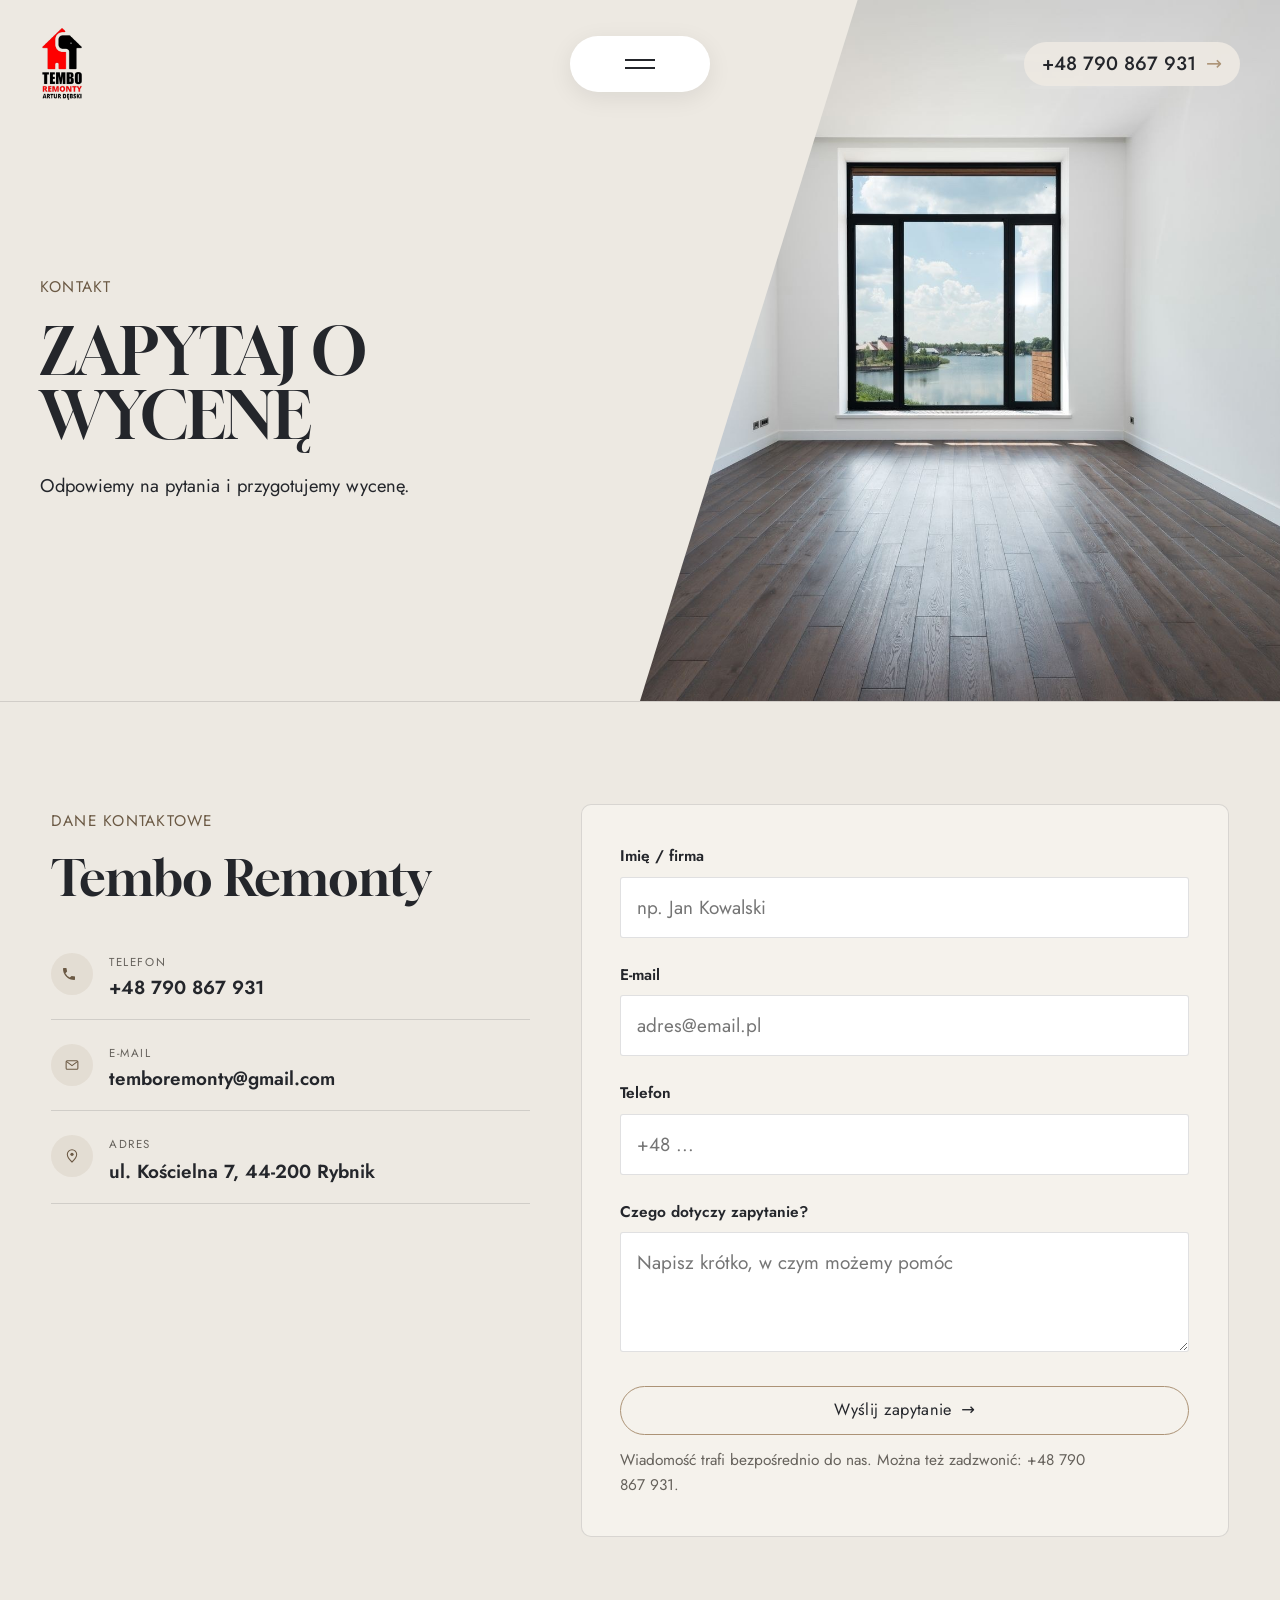
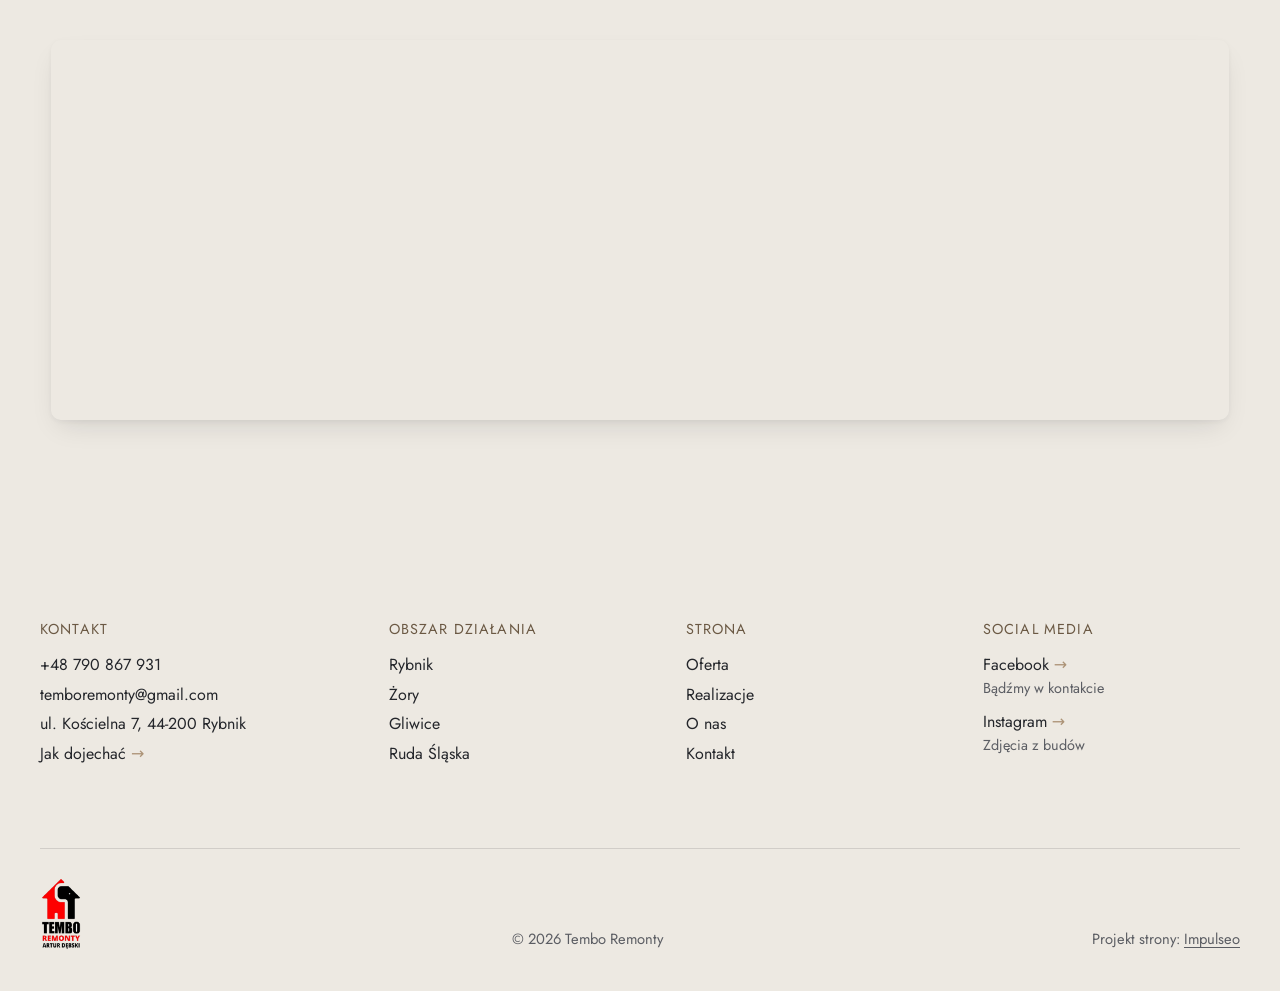
==== commit ab75368f: "[claude-edit][cmt:c2a5e134-2e33-49a4-9c1b-e57a6694cb39] Nowy wygląd wzorowany na klindworthroofing.c" ====
--- a/kontakt.html
+++ b/kontakt.html
@@ -19,24 +19,22 @@
 <meta name="twitter:card" content="summary_large_image">
 <link rel="preconnect" href="https://fonts.googleapis.com">
 <link rel="preconnect" href="https://fonts.gstatic.com" crossorigin>
-<link href="https://fonts.googleapis.com/css2?family=Space+Grotesk:wght@500;600;700&family=DM+Sans:opsz,wght@9..40,400;9..40,500;9..40,600&display=swap" rel="stylesheet">
+<link href="https://fonts.googleapis.com/css2?family=Gloock&family=Jost:wght@300;400;500&family=Space+Grotesk:wght@500;600;700&family=DM+Sans:opsz,wght@9..40,400;9..40,500;9..40,600&display=swap" rel="stylesheet">
 <link rel="stylesheet" href="assets/styles.css?v=8070bbf5">
+<link rel="stylesheet" href="assets/klind.css?v=1">
 </head>
-<body>
+<body class="k">
 
-<header class="nav">
-  <div class="wrap nav-inner">
-    <a class="brand brand-has-logo" href="index.html"><img class="brand-logo" src="img/logo.png" alt="Tembo Remonty" width="288" height="503" decoding="async"></a>
-    <nav class="nav-links">
-      <a href="oferta.html">Oferta</a>
-      <a href="realizacje.html">Realizacje</a>
-      <a href="o-nas.html">O nas</a>
-      <a href="kontakt.html" class="active" aria-current="page">Kontakt</a>
-      <a href="tel:+48790867931" class="btn btn-accent">Zadzwoń +48 790 867 931</a>
-    </nav>
-    <button class="nav-toggle" aria-label="Menu"><span></span><span></span><span></span></button>
+<header class="k-nav">
+  <div class="k-nav-inner">
+    <a class="k-brand" href="index.html"><img src="img/logo.png" alt="Tembo Remonty" width="288" height="503" decoding="async"></a>
+    <button class="k-pill" type="button" aria-label="Menu" aria-expanded="false"><i></i><i></i></button>
+    <a class="k-tel" href="tel:+48790867931"><span class="k-tel-txt">+48 790 867 931</span> <span class="k-arr" aria-hidden="true">→</span></a>
   </div>
 </header>
+<div class="k-menu" role="dialog" aria-label="Menu">
+  <div><ul><li><a href="index.html">Start</a></li><li><a href="oferta.html">Oferta</a></li><li><a href="realizacje.html">Realizacje</a></li><li><a href="o-nas.html">O nas</a></li><li><a href="kontakt.html" aria-current="page">Kontakt</a></li></ul><a class="k-menu-tel" href="tel:+48790867931">+48 790 867 931</a></div>
+</div>
 
 <main>
 <section class="pagehead">
@@ -80,33 +78,29 @@
 </section>
 </main>
 
-<footer>
-  <div class="wrap">
-    <div class="foot-grid">
-      <div class="foot-brand">
-        <div class="name">Tembo Remonty</div>
-        <p>Gładzie, malowanie, zabudowy z płyt g-k, sufity napinane i podłogi. Rybnik, Żory, Gliwice i okolice.</p>
+<footer class="k-foot">
+  <div class="k-wrap">
+    <div class="k-foot-grid">
+      <div>
+        <h4>Kontakt</h4>
+        <ul><li><a href="tel:+48790867931">+48 790 867 931</a></li><li><a href="mailto:temboremonty@gmail.com">temboremonty@gmail.com</a></li><li>ul. Kościelna 7, 44-200 Rybnik</li><li><a href="https://www.google.com/maps/place/Tembo+Remonty/@50.096183,18.5393184,464m/data=!3m1!1e3!4m6!3m5!1s0x47114fd9f1340dcb:0xa4ba30b0037c0c90!8m2!3d50.096408!4d18.5416532" target="_blank" rel="noopener">Jak dojechać <span class="k-arr">→</span></a></li></ul>
       </div>
-      <div class="foot-col">
-        <h4>Nawigacja</h4>
-        <a href="oferta.html">Oferta</a>
-        <a href="realizacje.html">Realizacje</a>
-        <a href="o-nas.html">O nas</a>
-        <a href="kontakt.html">Kontakt</a>
+      <div>
+        <h4>Obszar działania</h4>
+        <ul><li>Rybnik</li><li>Żory</li><li>Gliwice</li><li>Ruda Śląska</li></ul>
       </div>
-      <div class="foot-col">
-        <h4>Kontakt</h4>
-        <a href="tel:+48790867931">+48 790 867 931</a>
-        <a href="mailto:temboremonty@gmail.com">temboremonty@gmail.com</a>
-        <p>ul. Kościelna 7, 44-200 Rybnik</p>
-        <a href="https://www.google.com/maps/place/Tembo+Remonty/@50.096183,18.5393184,464m/data=!3m1!1e3!4m6!3m5!1s0x47114fd9f1340dcb:0xa4ba30b0037c0c90!8m2!3d50.096408!4d18.5416532" target="_blank" rel="noopener">Jak dojechać →</a>
-      <div class="foot-soc">
-        <a class="soc" href="https://www.facebook.com/temboremonty/" target="_blank" rel="noopener" aria-label="Facebook - Tembo Remonty"><svg viewBox="0 0 24 24" aria-hidden="true" focusable="false"><path d="M9.101 23.691v-7.98H6.627v-3.667h2.474v-1.58c0-4.085 1.848-5.978 5.858-5.978.401 0 .955.042 1.468.103a8.68 8.68 0 0 1 1.141.195v3.325a8.623 8.623 0 0 0-.653-.036 26.805 26.805 0 0 0-.733-.009c-.707 0-1.259.096-1.675.309a1.686 1.686 0 0 0-.679.622c-.258.42-.374.995-.374 1.752v1.297h3.919l-.386 2.103-.287 1.564h-3.246v8.245C19.396 23.238 24 18.179 24 12.044c0-6.627-5.373-12-12-12s-12 5.373-12 12c0 5.628 3.874 10.35 9.101 11.647Z" fill="currentColor"/></svg></a>
-        <a class="soc" href="https://www.instagram.com/temboremonty/" target="_blank" rel="noopener" aria-label="Instagram - Tembo Remonty"><svg viewBox="0 0 24 24" aria-hidden="true" focusable="false"><path d="M7.0301.084c-1.2768.0602-2.1487.264-2.911.5634-.7888.3075-1.4575.72-2.1228 1.3877-.6652.6677-1.075 1.3368-1.3802 2.127-.2954.7638-.4956 1.6365-.552 2.914-.0564 1.2775-.0689 1.6882-.0626 4.947.0062 3.2586.0206 3.6671.0825 4.9473.061 1.2765.264 2.1482.5635 2.9107.308.7889.72 1.4573 1.388 2.1228.6679.6655 1.3365 1.0743 2.1285 1.38.7632.295 1.6361.4961 2.9134.552 1.2773.056 1.6884.069 4.9462.0627 3.2578-.0062 3.668-.0207 4.9478-.0814 1.28-.0607 2.147-.2652 2.9098-.5633.7889-.3086 1.4578-.72 2.1228-1.3881.665-.6682 1.0745-1.3378 1.3795-2.1284.2957-.7632.4966-1.636.552-2.9124.056-1.2809.0692-1.6898.063-4.948-.0063-3.2583-.021-3.6668-.0817-4.9465-.0607-1.2797-.264-2.1487-.5633-2.9117-.3084-.7889-.72-1.4568-1.3876-2.1228C21.2982 1.33 20.628.9208 19.8378.6165 19.074.321 18.2017.1197 16.9244.0645 15.6471.0093 15.236-.005 11.977.0014 8.718.0076 8.31.0215 7.0301.0839m.1402 21.6932c-1.17-.0509-1.8053-.2453-2.2287-.408-.5606-.216-.96-.4771-1.3819-.895-.422-.4178-.6811-.8186-.9-1.378-.1644-.4234-.3624-1.058-.4171-2.228-.0595-1.2645-.072-1.6442-.079-4.848-.007-3.2037.0053-3.583.0607-4.848.05-1.169.2456-1.805.408-2.2282.216-.5613.4762-.96.895-1.3816.4188-.4217.8184-.6814 1.3783-.9003.423-.1651 1.0575-.3614 2.227-.4171 1.2655-.06 1.6447-.072 4.848-.079 3.2033-.007 3.5835.005 4.8495.0608 1.169.0508 1.8053.2445 2.228.408.5608.216.96.4754 1.3816.895.4217.4194.6816.8176.9005 1.3787.1653.4217.3617 1.056.4169 2.2263.0602 1.2655.0739 1.645.0796 4.848.0058 3.203-.0055 3.5834-.061 4.848-.051 1.17-.245 1.8055-.408 2.2294-.216.5604-.4763.96-.8954 1.3814-.419.4215-.8181.6811-1.3783.9-.4224.1649-1.0577.3617-2.2262.4174-1.2656.0595-1.6448.072-4.8493.079-3.2045.007-3.5825-.006-4.848-.0608M16.953 5.5864A1.44 1.44 0 1 0 18.39 4.144a1.44 1.44 0 0 0-1.437 1.4424M5.8385 12.012c.0067 3.4032 2.7706 6.1557 6.173 6.1493 3.4026-.0065 6.157-2.7701 6.1506-6.1733-.0065-3.4032-2.771-6.1565-6.174-6.1498-3.403.0067-6.156 2.771-6.1496 6.1738M8 12.0077a4 4 0 1 1 4.008 3.9921A3.9996 3.9996 0 0 1 8 12.0077" fill="currentColor"/></svg></a>
+      <div>
+        <h4>Strona</h4>
+        <ul><li><a href="oferta.html">Oferta</a></li><li><a href="realizacje.html">Realizacje</a></li><li><a href="o-nas.html">O nas</a></li><li><a href="kontakt.html">Kontakt</a></li></ul>
       </div>
+      <div class="k-soc">
+        <h4>Social media</h4>
+        <a href="https://www.facebook.com/temboremonty/" target="_blank" rel="noopener">Facebook <span class="k-arr">→</span></a><small>Bądźmy w kontakcie</small>
+        <a href="https://www.instagram.com/temboremonty/" target="_blank" rel="noopener">Instagram <span class="k-arr">→</span></a><small>Zdjęcia z budów</small>
       </div>
     </div>
-    <div class="foot-bot">
+    <div class="k-foot-bot">
+      <img src="img/logo.png" alt="Tembo Remonty" width="288" height="503" loading="lazy" decoding="async">
       <span>© 2026 Tembo Remonty</span>
       <span>Projekt strony: <a class="foot-credit" href="https://impulseo.pl" target="_blank" rel="noopener">Impulseo</a></span>
     </div>
@@ -116,5 +110,6 @@
 <div class="demo-wazne" data-do="2026-10-22" data-cykl="3" hidden><svg class="dw-ico" width="13" height="13" viewBox="0 0 24 24" fill="none" aria-hidden="true"><circle cx="12" cy="12" r="8.6" stroke="currentColor" stroke-width="1.8"/><path d="M12 7.2V12l3.3 2" stroke="currentColor" stroke-width="1.8" stroke-linecap="round"/></svg><span class="dw-txt"></span></div>
 
 <script src="assets/main.js"></script>
+<script src="assets/klind.js?v=1"></script>
 </body>
 </html>
--- a/assets/klind.css
+++ b/assets/klind.css
@@ -0,0 +1,200 @@
+/* Skórka „premium kremowo-grafitowa” (wzór: klindworthroofing.com, zlecenie Szymona 16.10.2026).
+   Ładowana PO styles.css - nadpisuje paletę, typografię, nagłówek i stopkę na wszystkich podstronach. */
+:root{
+  --k-cream:#EDE9E2; --k-cream-2:#E4DED4; --k-dark:#24262B; --k-dark-2:#2E3036;
+  --k-bronze:#AC9376; --k-bronze-d:#6B5944; --k-ink:#24262B; --k-soft:#5B5D63;
+  --k-serif:'Gloock',Georgia,'Times New Roman',serif; --k-sans:'Jost',system-ui,sans-serif;
+  --accent:#AC9376; --accent-d:#6B5944; --accent-soft:rgba(172,147,118,.14);
+  --paper:#EDE9E2; --paper-2:#E4DED4; --paper-3:#DAD3C7; --ink:#24262B; --ink-soft:#4A4C52; --muted:#66625C; --line:rgba(36,38,43,.14);
+}
+html{scroll-behavior:smooth}
+body.k{background:var(--k-cream);color:var(--k-ink);font-family:var(--k-sans);font-weight:400}
+body.k h1,body.k h2,body.k h3{font-family:var(--k-serif);font-weight:400;letter-spacing:0;color:inherit}
+body.k .eyebrow{font-family:var(--k-sans);color:var(--k-bronze-d);letter-spacing:.08em;text-transform:uppercase;font-weight:400}
+body.k .eyebrow::before{display:none}
+.k-wrap{width:min(1200px,100% - 48px);margin-inline:auto}
+
+/* ---------- Przyciski: pigułki z cienką ramką ---------- */
+.k-btn,body.k .btn{display:inline-flex;align-items:center;gap:.6em;padding:.95em 2.4em;border-radius:999px;border:1px solid var(--k-bronze);background:transparent;color:inherit;font:400 1.02rem/1 var(--k-sans);text-decoration:none;transition:background .3s,color .3s,border-color .3s;box-shadow:none}
+.k-btn:hover,body.k .btn:hover{background:var(--k-bronze);color:#fff;border-color:var(--k-bronze);transform:none}
+body.k .btn-accent,body.k .btn-light{background:transparent;color:inherit}
+.k-arr{color:var(--k-bronze);transition:transform .3s}
+a:hover .k-arr{transform:translateX(4px)}
+
+/* ---------- Nagłówek: logo / pigułka menu / telefon ---------- */
+.k-nav{position:fixed;inset:0 0 auto 0;z-index:80;pointer-events:none}
+.k-nav-inner{display:grid;grid-template-columns:1fr auto 1fr;align-items:center;padding:26px 40px}
+.k-nav a,.k-nav button{pointer-events:auto}
+.k-brand{justify-self:start;display:flex;align-items:center;gap:12px;text-decoration:none;color:var(--k-ink);transition:opacity .35s}
+.k-brand img{height:76px;width:auto;display:block}
+.k-brand span{font:400 1.35rem/1 var(--k-serif)}
+.k-pill{justify-self:center;width:140px;height:56px;border-radius:999px;border:0;background:#fff;cursor:pointer;position:relative;box-shadow:0 6px 24px rgba(0,0,0,.08)}
+.k-pill i{position:absolute;left:50%;top:50%;width:30px;height:1.5px;margin:-.75px 0 0 -15px;background:var(--k-ink);transition:transform .35s}
+.k-pill i:first-child{transform:translateY(-4px)} .k-pill i:last-child{transform:translateY(4px)}
+.k-open .k-pill i:first-child{transform:rotate(45deg)} .k-open .k-pill i:last-child{transform:rotate(-45deg)}
+.k-tel{justify-self:end;background:rgba(237,233,226,.92);padding:12px 18px;border-radius:999px;color:var(--k-ink);text-decoration:none;font:500 1.2rem/1 var(--k-sans);display:flex;gap:.5em;align-items:center;transition:opacity .35s}
+.k-scrolled .k-brand,.k-scrolled .k-tel{opacity:0;pointer-events:none}
+.k-menu{position:fixed;inset:0;z-index:70;background:var(--k-dark);color:var(--k-cream);display:none;place-items:center}
+.k-open .k-menu{display:grid;animation:kfade .4s ease}
+@keyframes kfade{from{opacity:0}to{opacity:1}}
+.k-menu ul{list-style:none;margin:0;padding:0;text-align:center}
+.k-menu li a{display:block;font:400 clamp(2.4rem,6vw,4.6rem)/1.15 var(--k-serif);text-transform:uppercase;color:var(--k-cream);text-decoration:none;transition:color .3s}
+.k-menu li a:hover,.k-menu li a[aria-current]{color:var(--k-bronze)}
+.k-menu .k-menu-tel{display:inline-block;margin-top:2.2rem;color:var(--k-bronze);font:400 1.2rem/1 var(--k-sans);text-decoration:none}
+.k-open .k-brand,.k-open .k-tel{opacity:1;pointer-events:auto}
+.k-open .k-tel{color:var(--k-cream)}
+.k-open .k-brand img{background:#fff;border-radius:8px;padding:4px}
+
+/* ---------- HERO: tekst + zdjęcie pocięte na skośne odłamki ---------- */
+.k-hero{position:relative;min-height:100svh;background:var(--k-cream);overflow:hidden;display:flex;align-items:center}
+.k-hero-copy{position:relative;z-index:2;width:min(1200px,100% - 48px);margin-inline:auto;padding:150px 0 90px}
+.k-hero-copy>*{max-width:570px}
+.k-kicker{display:block;color:var(--k-bronze-d);font:400 1.1rem/1 var(--k-sans);letter-spacing:.04em;text-transform:uppercase;margin-bottom:28px}
+.k-hero h1{font:400 clamp(2.9rem,5.6vw,4.9rem)/.98 var(--k-serif);text-transform:uppercase;margin:0 0 30px}
+.k-hero p{font-size:1.2rem;line-height:1.6;color:var(--k-ink);margin:0 0 38px}
+.k-hero-art{position:absolute;top:0;right:0;bottom:0;width:50%;z-index:1}
+.k-shard{position:absolute;inset:0;background:url(../img/hero.jpg) 30% center/cover no-repeat}
+.k-shard.s1{clip-path:polygon(0 52%,24% 22%,56% 60%,30% 100%,0 100%)}
+.k-shard.s2{clip-path:polygon(29% 15%,44% 0,92% 0,52% 46%)}
+.k-shard.s4{clip-path:polygon(60% 50%,100% 6%,100% 44%,76% 70%)}
+.k-shard.s5{clip-path:polygon(40% 100%,64% 74%,82% 92%,100% 72%,100% 100%)}
+.k-shard.s6{clip-path:polygon(60% 56%,72% 72%,62% 84%,50% 70%)}
+
+/* ---------- Sekcje ciemne ---------- */
+.k-dark{background:var(--k-dark);color:var(--k-cream)}
+.k-dark a{color:var(--k-cream)}
+.k-what{padding:150px 0 120px}
+.k-what-grid{display:grid;grid-template-columns:1fr 2.1fr;gap:40px}
+.k-vlabel{justify-self:center;writing-mode:vertical-rl;transform:rotate(180deg);color:var(--k-bronze);letter-spacing:.08em;text-transform:uppercase;font-size:1.15rem;align-self:start}
+.k-what-txt{font:300 clamp(1.35rem,2.2vw,1.85rem)/1.55 var(--k-sans);margin:0}
+.k-duo{display:grid;grid-template-columns:1.75fr 1fr;gap:132px;margin-top:110px;align-items:start}
+.k-card{text-decoration:none;display:block}
+.k-card figure{margin:0;overflow:hidden}
+.k-card img{width:100%;display:block;aspect-ratio:688/580;object-fit:cover;transition:transform 1.2s cubic-bezier(.2,.7,.2,1)}
+.k-duo .k-card:last-child img{aspect-ratio:380/258}
+.k-card:hover img{transform:scale(1.04)}
+.k-cap{display:block;margin-top:34px;font-size:1.2rem}
+.k-cap small{display:block;font-size:1.1rem;color:rgba(237,233,226,.62);margin-top:6px}
+
+/* ---------- Gigantyczne słowo ---------- */
+.k-giant{font:400 clamp(2.4rem,16vw,16.5rem)/.9 var(--k-serif);text-transform:uppercase;text-align:center;color:var(--k-cream);margin:0;padding:110px 0 90px;letter-spacing:-.01em}
+.k-giant.on-light{color:var(--k-dark)}
+
+/* ---------- Realizacje: karty nasuwające się na siebie ---------- */
+.k-work{padding:0 40px 130px}
+.k-stack{position:relative}
+.k-slide{position:sticky;top:52px;height:min(78vh,760px);margin-bottom:60px;overflow:hidden;background:#111}
+.k-slide img{width:100%;height:100%;object-fit:cover;display:block;filter:brightness(.78)}
+.k-slide h3{position:absolute;left:80px;top:70px;margin:0;font:400 clamp(2.6rem,5vw,4.6rem)/1 var(--k-serif);text-transform:uppercase;color:var(--k-cream)}
+.k-slide p{position:absolute;left:82px;top:calc(70px + clamp(2.6rem,5vw,4.6rem) + 18px);margin:0;max-width:34ch;color:rgba(237,233,226,.85);font-size:1.1rem}
+.k-center{text-align:center}
+
+/* ---------- Usługi: karuzela na jasnym ---------- */
+.k-svc{padding:140px 0 130px;background:var(--k-cream)}
+.k-svc h2{font:400 clamp(1.9rem,3vw,2.6rem)/1.22 var(--k-serif);text-align:center;max-width:22ch;margin:0 auto 70px}
+.k-carousel{display:grid;grid-template-columns:1fr 56px;gap:36px;align-items:start;padding-left:max(24px,calc((100vw - 1200px)/2))}
+.k-track{display:flex;gap:70px;overflow-x:auto;scroll-snap-type:x mandatory;scrollbar-width:none;padding-bottom:6px}
+.k-track::-webkit-scrollbar{display:none}
+.k-item{flex:0 0 min(340px,78vw);scroll-snap-align:start;text-decoration:none;color:var(--k-ink)}
+.k-item img{width:100%;aspect-ratio:340/196;object-fit:cover;display:block}
+.k-item h3{font:400 1.12rem/1.3 var(--k-sans);margin:26px 0 10px}
+.k-item p{margin:0;color:var(--k-soft);line-height:1.6;font-size:1rem}
+.k-arrows{display:flex;flex-direction:column;gap:14px;padding-top:0;position:relative;z-index:2;margin-right:24px}
+.k-arrows button{width:46px;height:46px;border-radius:50%;border:1px solid var(--k-bronze);background:transparent;color:var(--k-ink);cursor:pointer;font-size:1.1rem;transition:background .3s,color .3s}
+.k-arrows button:hover{background:var(--k-bronze);color:#fff}
+.k-carousel{grid-template-columns:1fr auto}
+
+/* ---------- Opinia ---------- */
+.k-quote{padding:140px 0}
+.k-quote-grid{display:grid;grid-template-columns:1fr 1fr;gap:90px;align-items:center}
+.k-quote blockquote{margin:0;font:400 clamp(1.6rem,2.6vw,2.3rem)/1.3 var(--k-serif)}
+.k-quote cite{display:block;margin-top:34px;font:400 1rem/1.4 var(--k-sans);font-style:normal;color:rgba(237,233,226,.62)}
+.k-quote cite a{color:var(--k-bronze)}
+.k-quote img{width:100%;aspect-ratio:1/1;object-fit:cover;display:block}
+
+/* ---------- Zaufanie: plakietki ---------- */
+.k-trust{padding-bottom:140px}
+.k-badges{display:flex;flex-wrap:wrap;justify-content:center;gap:34px 46px;list-style:none;margin:0;padding:0}
+.k-badges li{width:150px;height:150px;border-radius:50%;border:1px solid rgba(237,233,226,.35);display:grid;place-items:center;text-align:center;padding:18px;font:400 .98rem/1.3 var(--k-sans);color:var(--k-cream)}
+.k-badges li b{display:block;font:400 1.45rem/1.1 var(--k-serif);color:var(--k-bronze);margin-bottom:6px}
+
+/* ---------- Ostatnie wezwanie z numerem ---------- */
+.k-call{padding:0 0 120px;text-align:center}
+body.k .k-stk{margin:0;height:min(70vh,640px)}
+.k-call .k-kicker{margin:90px 0 26px;text-align:center;color:var(--k-bronze)}
+.k-bignum{display:block;font:400 clamp(2.8rem,7.4vw,6.8rem)/1 var(--k-serif);color:var(--k-cream);text-decoration:none;margin-bottom:44px;white-space:nowrap}
+
+/* ---------- Stopka jasna ---------- */
+.k-foot{background:var(--k-cream);color:var(--k-ink);padding:90px 0 40px}
+.k-foot a{color:var(--k-ink);text-decoration:none}
+.k-foot a:hover{color:var(--k-bronze-d)}
+.k-foot-grid{display:grid;grid-template-columns:1.2fr 1fr 1fr 1fr;gap:40px;font-size:1rem;line-height:1.85}
+.k-foot h4{font:400 .9rem/1 var(--k-sans);letter-spacing:.08em;text-transform:uppercase;color:var(--k-bronze-d);margin:0 0 14px}
+.k-foot ul{list-style:none;margin:0;padding:0}
+.k-soc small{display:block;color:var(--k-soft);font-size:.9rem;line-height:1.2;margin-bottom:10px}
+.k-foot-bot{display:flex;justify-content:space-between;align-items:flex-end;gap:24px;flex-wrap:wrap;margin-top:80px;padding-top:28px;border-top:1px solid var(--line);font-size:.92rem;color:var(--k-soft)}
+.k-foot-bot img{height:74px;width:auto;display:block}
+.k-foot-bot a{color:var(--k-soft);text-decoration:underline;text-underline-offset:3px}
+
+/* ---------- Podstrony: nagłówek w stylu hero ---------- */
+body.k .pagehead{position:relative;min-height:78svh;background:var(--k-cream);color:var(--k-ink);display:flex;align-items:center;overflow:hidden;padding:150px 0 80px}
+body.k .pagehead::before,body.k .pagehead::after{display:none}
+body.k .pagehead>img{position:absolute;top:0;right:0;left:auto;width:50%;height:100%;object-fit:cover;opacity:1;filter:none;clip-path:polygon(34% 0,100% 0,100% 100%,0 100%);transform:none}
+body.k .pagehead .wrap{position:relative;z-index:2;width:min(1200px,100% - 48px)}
+body.k .pagehead .wrap>*{max-width:520px}
+body.k .pagehead h1{text-shadow:none;font:400 clamp(2.6rem,5vw,4.4rem)/1 var(--k-serif);text-transform:uppercase;color:var(--k-ink);margin:18px 0 24px}
+body.k .pagehead p{text-shadow:none;color:var(--k-ink);font-size:1.15rem;line-height:1.6;opacity:1}
+body.k .pagehead .eyebrow{color:var(--k-bronze-d)}
+body.k main>section:not(.pagehead):not(.cta):not(.k-dark){background:var(--k-cream)}
+body.k main>section.k-dark{background:var(--k-dark);color:var(--k-cream)}
+body.k .svc-row h3,body.k .split-copy h2,body.k .contact-grid h2{font-family:var(--k-serif);font-weight:400}
+body.k .svc-row .num{color:var(--k-bronze-d);font-family:var(--k-sans)}
+body.k .cta{background:var(--k-dark);color:var(--k-cream)}
+body.k .cta h2{font:400 clamp(2rem,4vw,3.4rem)/1.1 var(--k-serif);color:var(--k-cream)}
+body.k .cta p{color:rgba(237,233,226,.75)}
+body.k .cta .eyebrow{color:var(--k-bronze)}
+body.k .cta .btn{color:var(--k-cream)}
+body.k .form{background:#F5F2EC;border:1px solid var(--line);box-shadow:none}
+body.k .form input,body.k .form textarea{background:#fff}
+body.k .form .btn{color:var(--k-ink)}
+body.k .sticky-call{font-family:var(--k-sans)}
+
+/* ---------- Responsywność ---------- */
+@media (max-width:980px){
+  .k-nav-inner{padding:18px 20px}
+  .k-pill{width:96px;height:46px}
+  .k-tel{font-size:1rem}
+  .k-tel{font-size:.86rem;padding:9px 12px}
+  .k-tel .k-arr{display:none}
+  .k-hero{flex-direction:column;align-items:stretch;min-height:0}
+  .k-hero-copy{padding:44px 0 64px}
+  .k-hero-art{position:relative;width:100%;height:62vw;max-height:520px;margin-top:84px}
+  .k-what-grid,.k-duo,.k-quote-grid{grid-template-columns:1fr}
+  .k-vlabel{writing-mode:horizontal-tb;transform:none;justify-self:start}
+  .k-duo{gap:56px;margin-top:60px}
+  .k-what,.k-svc,.k-quote{padding:90px 0}
+  .k-work{padding:0 16px 90px}
+  .k-slide{height:68vh;top:84px}
+  .k-slide h3{left:28px;top:36px}
+  .k-slide p{left:30px;right:24px;top:auto;bottom:34px}
+  .k-carousel{grid-template-columns:1fr;padding-left:24px}
+  .k-arrows{flex-direction:row;order:2}
+  .k-foot-grid{grid-template-columns:1fr 1fr}
+  body.k .pagehead{flex-direction:column;align-items:stretch;padding:120px 0 0;min-height:0}
+  body.k .pagehead>img{position:relative;width:100%;height:56vw;clip-path:polygon(0 18%,100% 0,100% 100%,0 100%);order:2;margin-top:40px}
+}
+@media (max-width:560px){
+  .k-brand img{height:52px}
+  .k-hero h1{font-size:10vw}
+  body.k .pagehead h1{font-size:10vw}
+  .k-pill{width:72px}
+  .k-nav-inner{padding:14px 14px}
+  .k-tel{gap:0}
+  .k-bignum{font-size:2.6rem}
+  .k-badges li{width:132px;height:132px;font-size:.88rem}
+  .k-foot-grid{grid-template-columns:1fr}
+}
+@media (prefers-reduced-motion:reduce){.k-card img,.k-menu{transition:none}html{scroll-behavior:auto}}
+/* Tło pasa (position:fixed) włączamy dopiero, gdy sekcja jest blisko ekranu - inaczej leży „pod” hero. */
+.k-stk .stk-bg{visibility:hidden}
+.k-stk.k-vis .stk-bg{visibility:visible}
